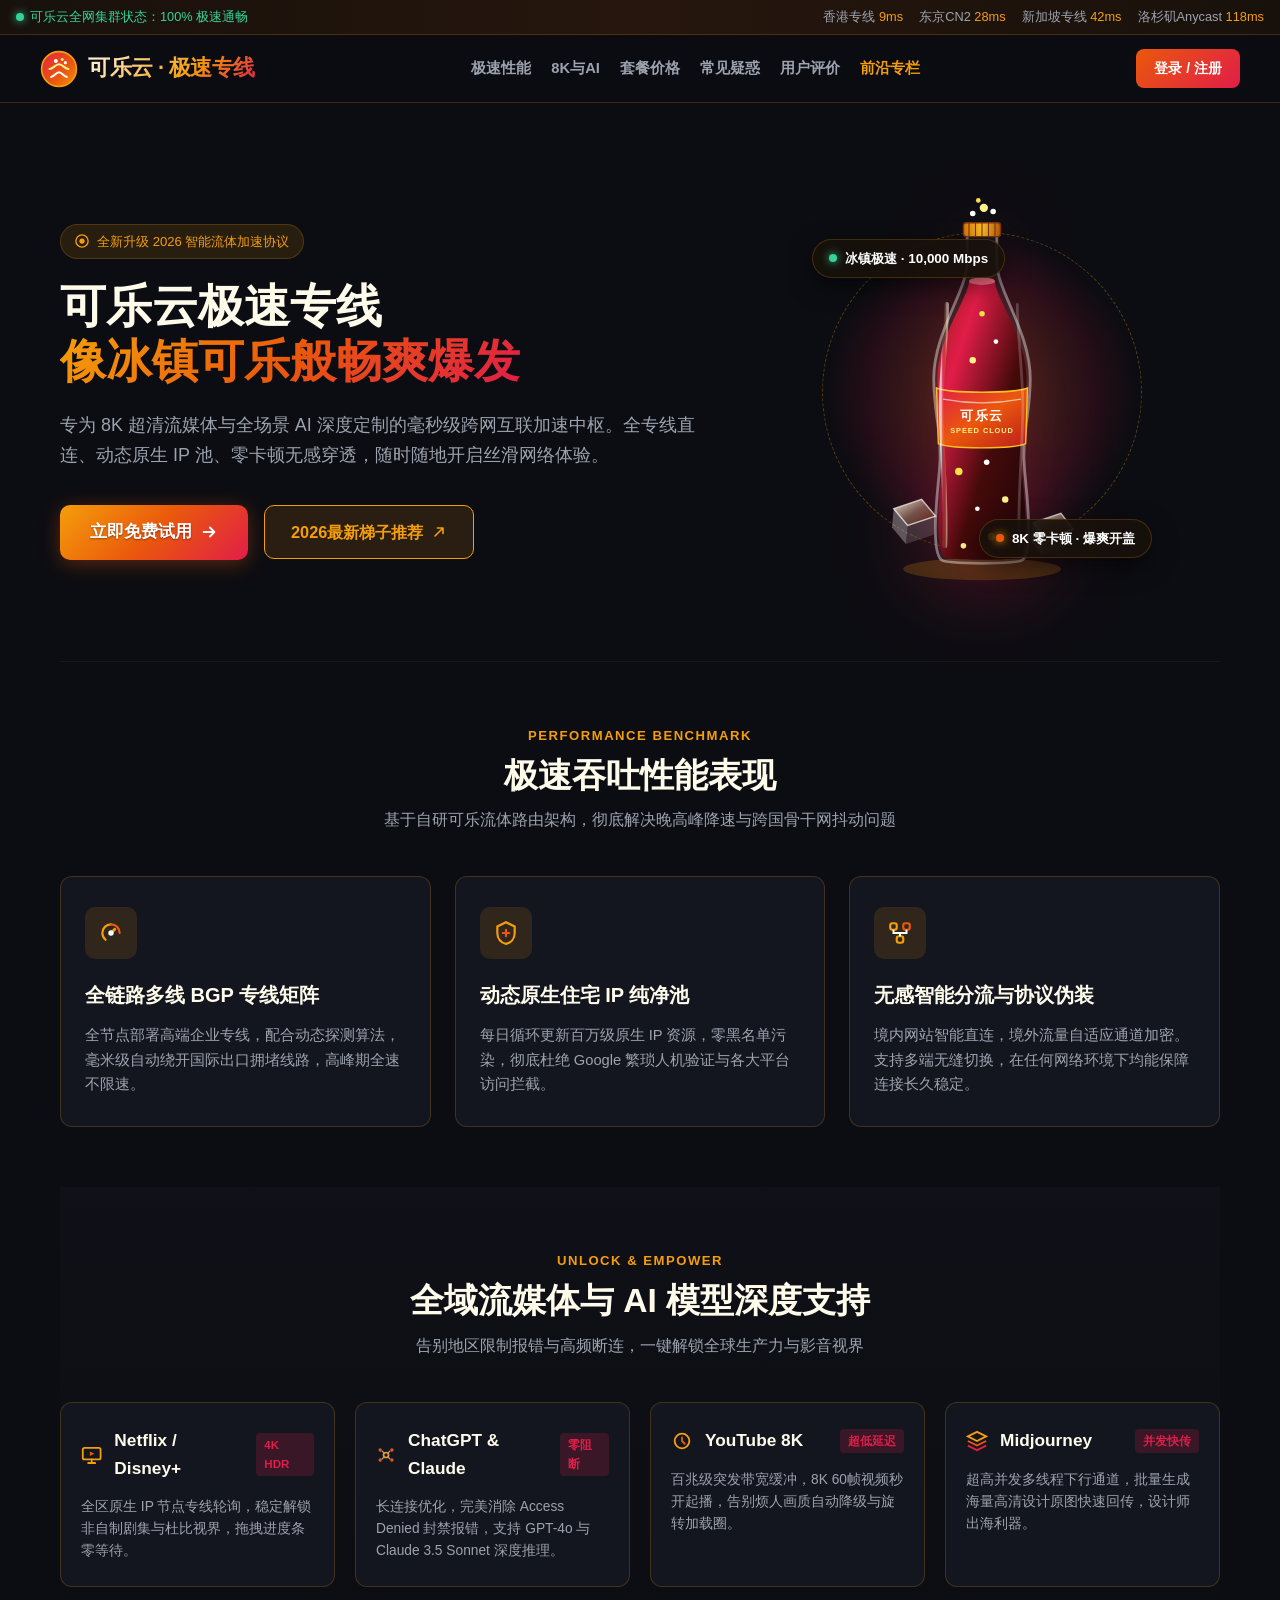
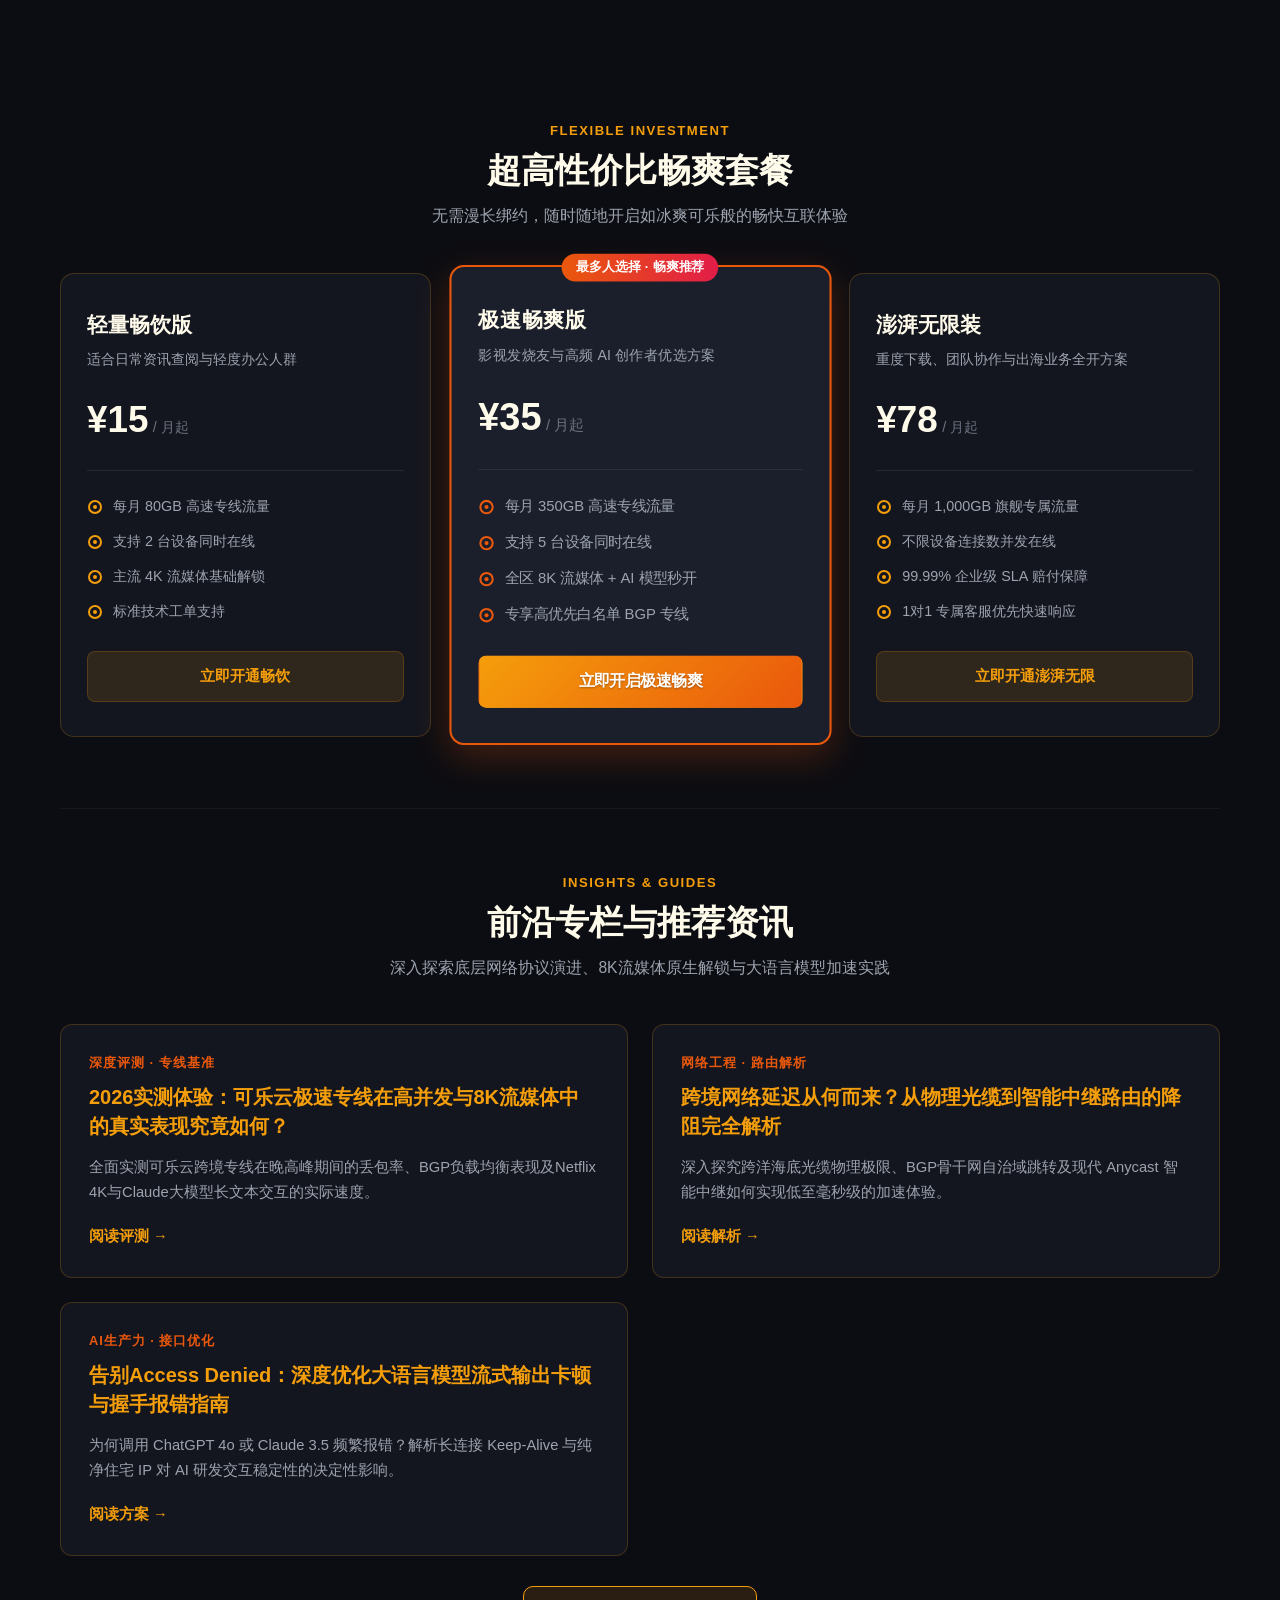
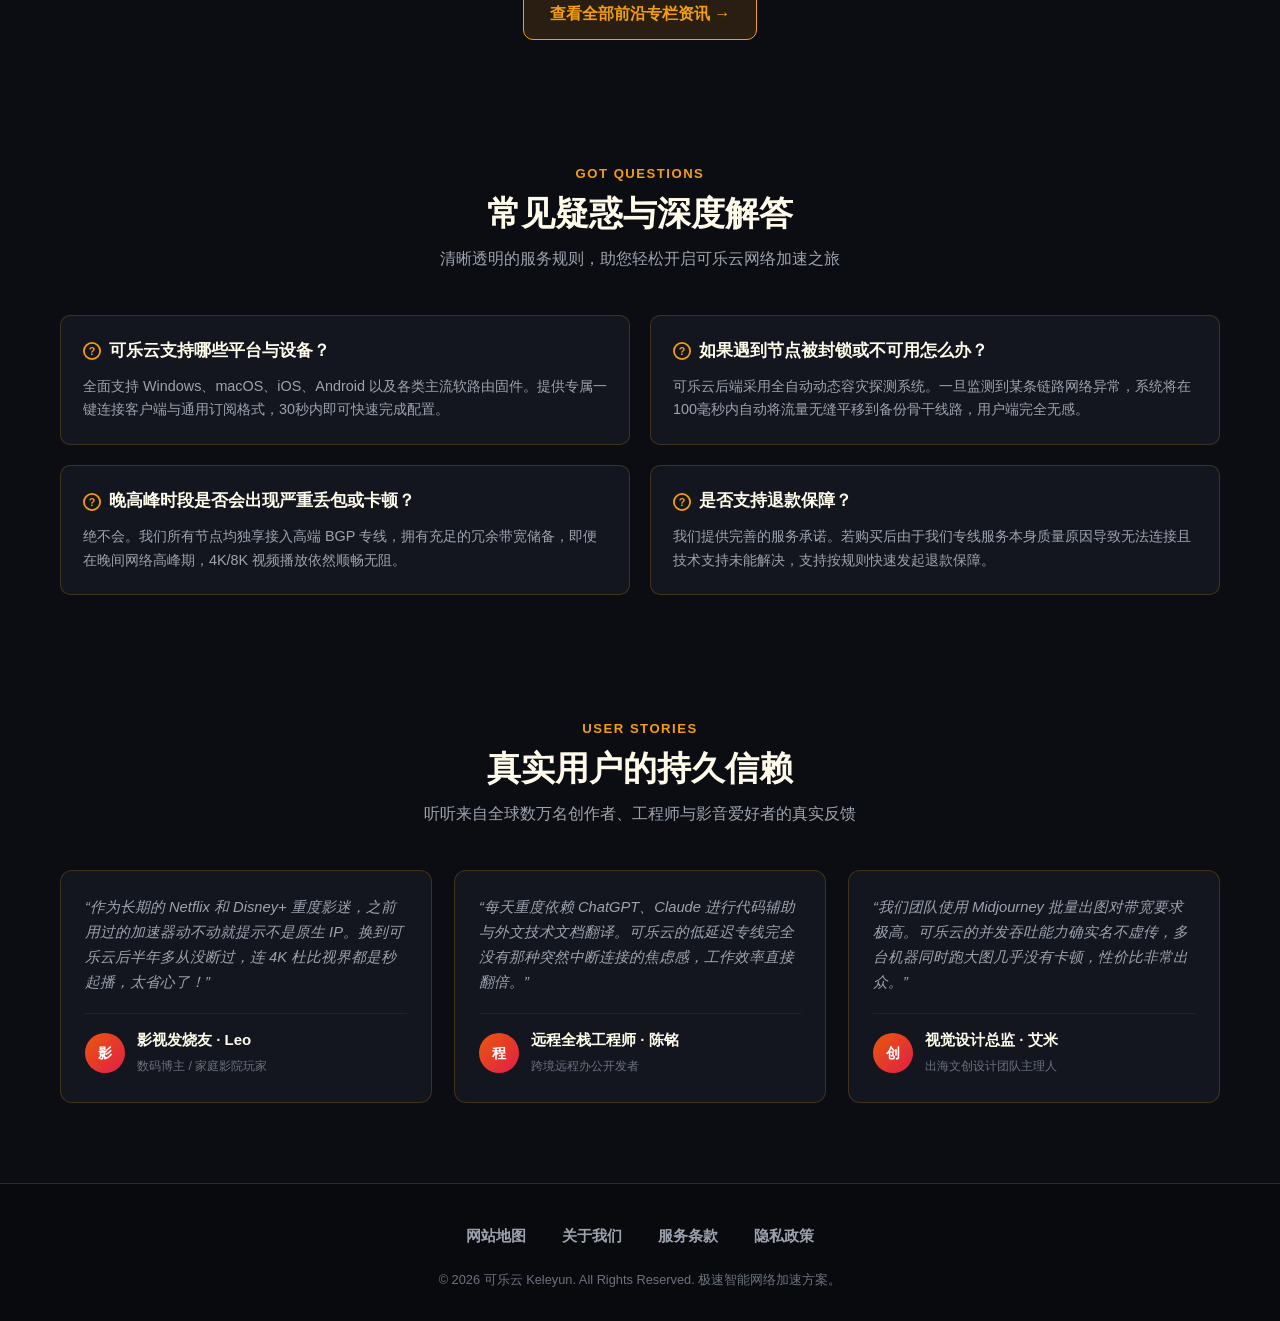
==== index.html @ 2b562ada "feat: initial commit for keleyun.click promotional landing page & SEO articles" ====
<!DOCTYPE html>
<html lang="zh-CN">
<head>
  <meta charset="UTF-8">
  <meta name="viewport" content="width=device-width, initial-scale=1.0">
  <title>可乐云官网 - 2026高速跨境网络加速器 | 8K极速秒开与AI大模型机场推荐</title>
  <meta name="description" content="可乐云专注为影视发烧友与AI开发者提供高品质网络加速服务。采用全BGP跨境物理专线与原生住宅IP，晚高峰百兆起播、8K极速秒开零缓冲。稳定解锁Netflix、ChatGPT及全场景大模型，是2026年备受好评的高性价比稳定机场推荐首选。">
  <meta name="keywords" content="可乐云, 可乐云官网, 网络加速, 机场推荐, 极速秒开, 4K流媒体解锁, ChatGPT加速, 跨国专线">
  <link rel="canonical" href="https://keleyun.click/">
  
  <!-- Open Graph 社交分享元数据 -->
  <meta property="og:type" content="website">
  <meta property="og:url" content="https://keleyun.click/">
  <meta property="og:site_name" content="可乐云">
  <meta property="og:title" content="可乐云官网 - 2026高速跨境网络加速器 | 8K极速秒开与AI大模型机场推荐">
  <meta property="og:description" content="全BGP跨境物理专线，8K极速秒开零缓冲，稳定解锁Netflix与ChatGPT。">
  <meta property="og:image" content="https://keleyun.click/og-cover.png">
  
  <!-- Twitter Card 元数据 -->
  <meta name="twitter:card" content="summary_large_image">
  <meta name="twitter:title" content="可乐云官网 - 2026高速跨境网络加速器">
  <meta name="twitter:description" content="采用全BGP物理专线与原生住宅IP，8K极速秒开零缓冲。">
  <meta name="twitter:image" content="https://keleyun.click/og-cover.png">

  <!-- JSON-LD 结构化数据 (Schema.org Product) -->
  <script type="application/ld+json">
  {
    "@context": "https://schema.org/",
    "@type": "Product",
    "name": "可乐云极速专线网络加速服务",
    "image": "https://keleyun.click/og-cover.png",
    "description": "专为8K超清流媒体与全场景大模型AI深度定制的跨网互联加速专线，提供超低时延与原生纯净IP支持。",
    "brand": {
      "@type": "Brand",
      "name": "可乐云"
    },
    "offers": {
      "@type": "AggregateOffer",
      "priceCurrency": "CNY",
      "lowPrice": "15",
      "highPrice": "78",
      "offerCount": "3"
    },
    "aggregateRating": {
      "@type": "AggregateRating",
      "ratingValue": "4.9",
      "reviewCount": "1280",
      "bestRating": "5",
      "worstRating": "1"
    }
  }
  </script>

  <link rel="stylesheet" href="style.css">
</head>
<body>

  <!-- 顶部状态遥测轴 -->
  <div class="telemetry-ticker">
    <div class="status-live">
      <span class="indicator-dot"></span>
      <span>可乐云全网集群状态：100% 极速通畅</span>
    </div>
    <div class="node-ping">
      <div>香港专线 <span>9ms</span></div>
      <div>东京CN2 <span>28ms</span></div>
      <div>新加坡专线 <span>42ms</span></div>
      <div>洛杉矶Anycast <span>118ms</span></div>
    </div>
  </div>

  <!-- 网站导航 -->
  <header class="site-header">
    <div class="nav-container">
      <a href="index.html" class="brand-logo" aria-label="可乐云首页">
        <!-- 可乐气泡烈焰熔铸矢量徽标 (非纯文本) -->
        <svg width="38" height="38" viewBox="0 0 48 48" fill="none" xmlns="http://www.w3.org/2000/svg">
          <circle cx="24" cy="24" r="22" fill="url(#cola-solar-grad)" stroke="#f59e0b" stroke-width="2"/>
          <!-- 气泡日冕烈焰流线 -->
          <path d="M14 34C18 34 20 28 24 28C28 28 30 34 34 34" stroke="#ffffff" stroke-width="2.5" stroke-linecap="round"/>
          <path d="M12 24C17 24 19 18 24 18C29 18 31 24 36 24" stroke="#fef08a" stroke-width="2.5" stroke-linecap="round"/>
          <circle cx="20" cy="14" r="2.5" fill="#ffffff"/>
          <circle cx="28" cy="12" r="1.8" fill="#fef08a"/>
          <circle cx="32" cy="16" r="2" fill="#ffffff"/>
          <defs>
            <linearGradient id="cola-solar-grad" x1="0" y1="0" x2="48" y2="48" gradientUnits="userSpaceOnUse">
              <stop stop-color="#e11d48"/>
              <stop offset="0.6" stop-color="#ea580c"/>
              <stop offset="1" stop-color="#f59e0b"/>
            </linearGradient>
          </defs>
        </svg>
        <span class="brand-text">可乐云 · 极速专线</span>
      </a>

      <nav class="nav-menu-group" aria-label="网站主要导航">
        <a href="#advantages" class="nav-item-link">极速性能</a>
        <a href="#streaming-ai" class="nav-item-link">8K与AI</a>
        <a href="#pricing" class="nav-item-link">套餐价格</a>
        <a href="#faq" class="nav-item-link">常见疑惑</a>
        <a href="#testimonials" class="nav-item-link">用户评价</a>
        <a href="insights.html" class="nav-item-link nav-highlight-link">前沿专栏</a>
      </nav>

      <div class="nav-actions">
        <a href="https://ww012.twilightaff.com/#/?code=A56DH1Af" target="_blank" rel="nofollow" class="btn-header-cta">登录 / 注册</a>
      </div>
    </div>
  </header>

  <main class="layout-wrapper">
    <!-- Hero 首屏：非对称动能分栏 -->
    <section class="hero-solar">
      <div class="hero-content">
        <div class="hero-badge">
          <!-- 信号脉冲图标 -->
          <svg width="14" height="14" viewBox="0 0 16 16" fill="none">
            <circle cx="8" cy="8" r="7" stroke="#f59e0b" stroke-width="1.5"/>
            <circle cx="8" cy="8" r="3" fill="#f59e0b"/>
          </svg>
          全新升级 2026 智能流体加速协议
        </div>
        <h1 class="hero-headline">
          可乐云极速专线<br>
          <span class="highlight-flare">像冰镇可乐般畅爽爆发</span>
        </h1>
        <p class="hero-subhead">
          专为 8K 超清流媒体与全场景 AI 深度定制的毫秒级跨网互联加速中枢。全专线直连、动态原生 IP 池、零卡顿无感穿透，随时随地开启丝滑网络体验。
        </p>

        <div class="hero-buttons">
          <!-- 官方注册试用按钮 (严格包含 rel="nofollow" 和 target="_blank") -->
          <a href="https://ww012.twilightaff.com/#/?code=A56DH1Af" target="_blank" rel="nofollow" class="btn-solar-cta">
            立即免费试用
            <svg width="18" height="18" viewBox="0 0 20 20" fill="none">
              <path d="M4 10H16M16 10L11 5M16 10L11 15" stroke="#ffffff" stroke-width="2" stroke-linecap="round" stroke-linejoin="round"/>
            </svg>
          </a>

          <!-- 2026最新梯子推荐 (严格为 dofollow，绝不添加 nofollow，且包含 target="_blank") -->
          <a href="https://tizilab.net/paihang/" target="_blank" class="btn-dofollow-recommend">
            2026最新梯子推荐
            <svg width="16" height="16" viewBox="0 0 20 20" fill="none">
              <path d="M5 15L15 5M15 5H8M15 5V12" stroke="#f59e0b" stroke-width="2" stroke-linecap="round" stroke-linejoin="round"/>
            </svg>
          </a>
        </div>
      </div>

      <!-- Hero 右侧：动能冰爽可乐瓶动态展台 (Dynamic Solar Cola Bottle Visual) -->
      <aside class="hero-cola-showcase">
        <div class="bottle-stage-wrapper">
          <!-- 动能光晕脉冲背环 -->
          <div class="solar-aura-ring"></div>
          
          <!-- 浮动特性芯片 1 -->
          <div class="kinetic-chip chip-top-left">
            <span class="chip-glow-dot"></span>
            <span>冰镇极速 · 10,000 Mbps</span>
          </div>

          <!-- 可乐瓶与汽水动图 SVG -->
          <div class="kinetic-bottle-container">
            <svg class="solar-bottle-svg" viewBox="0 0 280 420" width="260" height="390" fill="none" xmlns="http://www.w3.org/2000/svg">
              <defs>
                <!-- 瓶身可乐暗红焦糖渐变 -->
                <linearGradient id="solarCokeLiquid" x1="0" y1="0" x2="1" y2="1">
                  <stop offset="0%" stop-color="#991b1b"/>
                  <stop offset="25%" stop-color="#e11d48"/>
                  <stop offset="60%" stop-color="#450a0a"/>
                  <stop offset="100%" stop-color="#1c0508"/>
                </linearGradient>
                <!-- 瓶颈玻璃透光渐变 -->
                <linearGradient id="glassShineSolar" x1="0" y1="0" x2="1" y2="0">
                  <stop offset="0%" stop-color="rgba(255,255,255,0.7)"/>
                  <stop offset="30%" stop-color="rgba(255,255,255,0.1)"/>
                  <stop offset="70%" stop-color="rgba(245,158,11,0.2)"/>
                  <stop offset="100%" stop-color="rgba(255,255,255,0.5)"/>
                </linearGradient>
                <!-- 金色瓶盖渐变 -->
                <linearGradient id="goldCapGrad" x1="0" y1="0" x2="1" y2="0">
                  <stop offset="0%" stop-color="#d97706"/>
                  <stop offset="50%" stop-color="#fbbf24"/>
                  <stop offset="100%" stop-color="#b45309"/>
                </linearGradient>
                <!-- 标签红金色渐变 -->
                <linearGradient id="labelGradSolar" x1="0" y1="0" x2="1" y2="1">
                  <stop offset="0%" stop-color="#e11d48"/>
                  <stop offset="50%" stop-color="#ea580c"/>
                  <stop offset="100%" stop-color="#b91c1c"/>
                </linearGradient>
                <!-- 冰块折射渐变 -->
                <linearGradient id="solarIceGrad" x1="0" y1="0" x2="1" y2="1">
                  <stop offset="0%" stop-color="rgba(255,255,255,0.9)"/>
                  <stop offset="50%" stop-color="rgba(254,215,170,0.35)"/>
                  <stop offset="100%" stop-color="rgba(234,88,12,0.25)"/>
                </linearGradient>
              </defs>

              <!-- 底部投影光斑 -->
              <ellipse cx="140" cy="405" rx="85" ry="12" fill="rgba(245, 158, 11, 0.2)" class="bottle-ground-shadow"/>

              <!-- 伴随漂浮冰块 1 (左下) -->
              <g class="solar-ice-cube cube-left">
                <polygon points="45,340 75,330 90,348 60,358" fill="url(#solarIceGrad)" stroke="rgba(255,255,255,0.7)" stroke-width="1.5"/>
                <polygon points="45,340 60,358 58,378 43,360" fill="rgba(255,255,255,0.3)"/>
                <polygon points="60,358 90,348 88,368 58,378" fill="rgba(255,255,255,0.15)"/>
              </g>

              <!-- 伴随漂浮冰块 2 (右下) -->
              <g class="solar-ice-cube cube-right">
                <polygon points="195,355 225,345 238,362 208,372" fill="url(#solarIceGrad)" stroke="rgba(255,255,255,0.7)" stroke-width="1.5"/>
                <polygon points="195,355 208,372 205,390 192,374" fill="rgba(255,255,255,0.3)"/>
                <polygon points="208,372 238,362 235,380 205,390" fill="rgba(255,255,255,0.15)"/>
              </g>

              <!-- 经典曲线玻璃可乐瓶外轮廓 -->
              <path d="M124 45 L124 75 C124 105, 88 150, 88 200 C88 240, 98 260, 94 300 C90 340, 86 385, 96 395 C102 400, 178 400, 184 395 C194 385, 190 340, 186 300 C182 260, 192 240, 192 200 C192 150, 156 105, 156 75 L156 45 Z" 
                    fill="rgba(255, 255, 255, 0.05)" stroke="rgba(255, 255, 255, 0.4)" stroke-width="3"/>

              <!-- 瓶内可乐液体 -->
              <path d="M126 95 C126 112, 92 155, 92 200 C92 240, 101 260, 97 300 C93 338, 90 380, 99 392 C104 396, 176 396, 181 392 C190 380, 187 338, 183 300 C179 260, 188 240, 188 200 C188 155, 154 112, 154 95 Z" 
                    fill="url(#solarCokeLiquid)" class="coke-liquid-solar"/>

              <!-- 瓶内动态波浪液面 -->
              <ellipse cx="140" cy="95" rx="14" ry="4" fill="#fb7185" class="liquid-top-meniscus"/>

              <!-- 可乐腰带标签 -->
              <g class="bottle-label-band">
                <path d="M91 210 C105 216, 175 216, 189 210 L187 270 C175 276, 105 276, 93 270 Z" fill="url(#labelGradSolar)" stroke="#fbbf24" stroke-width="1.5"/>
                <!-- 标签文字 & 徽记 -->
                <text x="140" y="244" fill="#ffffff" font-size="14" font-weight="900" letter-spacing="2" text-anchor="middle">可乐云</text>
                <text x="140" y="258" fill="#fef08a" font-size="8" font-weight="700" letter-spacing="1" text-anchor="middle">SPEED CLOUD</text>
                <!-- 标签装饰波浪纹 -->
                <path d="M98 222 Q140 230 182 222" stroke="rgba(255,255,255,0.6)" stroke-width="1.5" fill="none"/>
              </g>

              <!-- 瓶身晶莹高光条 -->
              <path d="M102 120 C102 150, 96 195, 96 230 C96 270, 102 330, 100 380" stroke="url(#glassShineSolar)" stroke-width="5" stroke-linecap="round" fill="none"/>
              <path d="M178 120 C178 150, 184 195, 184 230 C184 270, 178 330, 180 380" stroke="rgba(255,255,255,0.2)" stroke-width="3" stroke-linecap="round" fill="none"/>

              <!-- 瓶内极速上升气泡群 -->
              <g class="solar-fizz-bubbles">
                <circle cx="120" cy="380" r="3" fill="#fef08a" class="sfb sfb-1"/>
                <circle cx="150" cy="370" r="4" fill="#fde047" class="sfb sfb-2"/>
                <circle cx="135" cy="340" r="2.5" fill="#fff" class="sfb sfb-3"/>
                <circle cx="165" cy="330" r="3.5" fill="#fef08a" class="sfb sfb-4"/>
                <circle cx="115" cy="300" r="4" fill="#fde047" class="sfb sfb-5"/>
                <circle cx="145" cy="290" r="3" fill="#fff" class="sfb sfb-6"/>
                <circle cx="130" cy="180" r="3.5" fill="#fef08a" class="sfb sfb-7"/>
                <circle cx="155" cy="160" r="2.5" fill="#fff" class="sfb sfb-8"/>
                <circle cx="140" cy="130" r="3" fill="#fde047" class="sfb sfb-9"/>
              </g>

              <!-- 金属皇冠瓶盖 -->
              <g class="bottle-crown-cap">
                <rect x="120" y="32" width="40" height="15" rx="3" fill="url(#goldCapGrad)" stroke="#78350f" stroke-width="1.5"/>
                <!-- 瓶盖齿轮褶皱纹 -->
                <line x1="126" y1="32" x2="126" y2="47" stroke="#78350f" stroke-width="1.2"/>
                <line x1="133" y1="32" x2="133" y2="47" stroke="#78350f" stroke-width="1.2"/>
                <line x1="140" y1="32" x2="140" y2="47" stroke="#78350f" stroke-width="1.2"/>
                <line x1="147" y1="32" x2="147" y2="47" stroke="#78350f" stroke-width="1.2"/>
                <line x1="154" y1="32" x2="154" y2="47" stroke="#78350f" stroke-width="1.2"/>
              </g>

              <!-- 开盖激爽汽水喷薄微粒/白汽 (Effervescent Vapor Spray) -->
              <g class="cap-mist-group">
                <circle cx="130" cy="22" r="3" fill="#fff" class="mist m1"/>
                <circle cx="142" cy="16" r="4.5" fill="#fef08a" class="mist m2"/>
                <circle cx="152" cy="20" r="3" fill="#fff" class="mist m3"/>
                <circle cx="136" cy="8" r="2.5" fill="#fde047" class="mist m4"/>
              </g>
            </svg>
          </div>

          <!-- 浮动特性芯片 2 -->
          <div class="kinetic-chip chip-bottom-right">
            <span class="chip-glow-dot flame"></span>
            <span>8K 零卡顿 · 爆爽开盖</span>
          </div>
        </div>
      </aside>
    </section>

    <!-- 核心优势：极速吞吐性能表现 (3项) -->
    <section class="section-advantages" id="advantages">
      <div class="section-masthead">
        <span class="section-tag">Performance Benchmark</span>
        <h2 class="section-title">极速吞吐性能表现</h2>
        <p class="section-subtitle">基于自研可乐流体路由架构，彻底解决晚高峰降速与跨国骨干网抖动问题</p>
      </div>

      <div class="advantages-grid">
        <!-- 优势 1 -->
        <div class="advantage-card">
          <div class="card-icon-wrapper">
            <!-- 仪表盘/流速表矢量图标 (非禁止图标) -->
            <svg width="26" height="26" viewBox="0 0 24 24" fill="none">
              <path d="M12 4C7.58 4 4 7.58 4 12C4 14.5 5.15 16.73 7 18.25" stroke="#f59e0b" stroke-width="2" stroke-linecap="round"/>
              <path d="M20 12C20 7.58 16.42 4 12 4" stroke="#ea580c" stroke-width="2" stroke-linecap="round"/>
              <path d="M12 12L15.5 8.5" stroke="#f59e0b" stroke-width="2.5" stroke-linecap="round"/>
              <circle cx="12" cy="12" r="2.5" fill="#fff"/>
            </svg>
          </div>
          <h3 class="card-title">全链路多线 BGP 专线矩阵</h3>
          <p class="card-desc">全节点部署高端企业专线，配合动态探测算法，毫米级自动绕开国际出口拥堵线路，高峰期全速不限速。</p>
        </div>

        <!-- 优势 2 -->
        <div class="advantage-card">
          <div class="card-icon-wrapper">
            <!-- 盾形防御环矢量图标 (非禁止图标) -->
            <svg width="26" height="26" viewBox="0 0 24 24" fill="none">
              <path d="M12 2L4 6V12C4 17.5 7.5 21 12 22C16.5 21 20 17.5 20 12V6L12 2Z" stroke="#f59e0b" stroke-width="2"/>
              <path d="M9 12H15M12 9V15" stroke="#ea580c" stroke-width="2" stroke-linecap="round"/>
            </svg>
          </div>
          <h3 class="card-title">动态原生住宅 IP 纯净池</h3>
          <p class="card-desc">每日循环更新百万级原生 IP 资源，零黑名单污染，彻底杜绝 Google 繁琐人机验证与各大平台访问拦截。</p>
        </div>

        <!-- 优势 3 -->
        <div class="advantage-card">
          <div class="card-icon-wrapper">
            <!-- 节点拓扑网格图标 (非禁止图标) -->
            <svg width="26" height="26" viewBox="0 0 24 24" fill="none">
              <rect x="3" y="3" width="6" height="6" rx="2" stroke="#f59e0b" stroke-width="2"/>
              <rect x="15" y="3" width="6" height="6" rx="2" stroke="#ea580c" stroke-width="2"/>
              <rect x="9" y="15" width="6" height="6" rx="2" stroke="#f59e0b" stroke-width="2"/>
              <path d="M6 9V12H18V9M12 12V15" stroke="#fff" stroke-width="1.8"/>
            </svg>
          </div>
          <h3 class="card-title">无感智能分流与协议伪装</h3>
          <p class="card-desc">境内网站智能直连，境外流量自适应通道加密。支持多端无缝切换，在任何网络环境下均能保障连接长久稳定。</p>
        </div>
      </div>
    </section>

    <!-- 流媒体与 AI 支持卡片 (4项) -->
    <section class="section-streaming-ai" id="streaming-ai">
      <div class="section-masthead">
        <span class="section-tag">Unlock & Empower</span>
        <h2 class="section-title">全域流媒体与 AI 模型深度支持</h2>
        <p class="section-subtitle">告别地区限制报错与高频断连，一键解锁全球生产力与影音视界</p>
      </div>

      <div class="streaming-grid">
        <div class="stream-card">
          <div class="stream-header">
            <!-- 播放显示器图标 (非禁止图标) -->
            <svg width="22" height="22" viewBox="0 0 24 24" fill="none">
              <rect x="2" y="4" width="20" height="13" rx="2" stroke="#f59e0b" stroke-width="2"/>
              <path d="M8 21H16M12 17V21" stroke="#f59e0b" stroke-width="2" stroke-linecap="round"/>
              <polygon points="10,8 15,10.5 10,13" fill="#ea580c"/>
            </svg>
            <h3 class="stream-title">Netflix / Disney+</h3>
            <span class="stream-badge">4K HDR</span>
          </div>
          <p class="stream-desc">全区原生 IP 节点专线轮询，稳定解锁非自制剧集与杜比视界，拖拽进度条零等待。</p>
        </div>

        <div class="stream-card">
          <div class="stream-header">
            <!-- 神经网络晶体图标 (非禁止图标) -->
            <svg width="22" height="22" viewBox="0 0 24 24" fill="none">
              <circle cx="12" cy="12" r="3" stroke="#f59e0b" stroke-width="2"/>
              <circle cx="5" cy="6" r="2" fill="#ea580c"/>
              <circle cx="19" cy="6" r="2" fill="#ea580c"/>
              <circle cx="5" cy="18" r="2" fill="#ea580c"/>
              <circle cx="19" cy="18" r="2" fill="#ea580c"/>
              <path d="M7 7L10 10M17 7L14 10M7 17L10 14M17 17L14 14" stroke="#9ca3af" stroke-width="1.5"/>
            </svg>
            <h3 class="stream-title">ChatGPT & Claude</h3>
            <span class="stream-badge">零阻断</span>
          </div>
          <p class="stream-desc">长连接优化，完美消除 Access Denied 封禁报错，支持 GPT-4o 与 Claude 3.5 Sonnet 深度推理。</p>
        </div>

        <div class="stream-card">
          <div class="stream-header">
            <!-- 高画质音画天线图标 (非禁止图标) -->
            <svg width="22" height="22" viewBox="0 0 24 24" fill="none">
              <circle cx="12" cy="12" r="8" stroke="#f59e0b" stroke-width="2"/>
              <path d="M12 8V12L15 15" stroke="#ea580c" stroke-width="2" stroke-linecap="round"/>
            </svg>
            <h3 class="stream-title">YouTube 8K</h3>
            <span class="stream-badge">超低延迟</span>
          </div>
          <p class="stream-desc">百兆级突发带宽缓冲，8K 60帧视频秒开起播，告别烦人画质自动降级与旋转加载圈。</p>
        </div>

        <div class="stream-card">
          <div class="stream-header">
            <!-- 画板图层图标 (非禁止图标) -->
            <svg width="22" height="22" viewBox="0 0 24 24" fill="none">
              <polygon points="12,2 2,7 12,12 22,7" stroke="#f59e0b" stroke-width="2"/>
              <polyline points="2,12 12,17 22,12" stroke="#ea580c" stroke-width="2"/>
              <polyline points="2,17 12,22 22,17" stroke="#e11d48" stroke-width="2"/>
            </svg>
            <h3 class="stream-title">Midjourney</h3>
            <span class="stream-badge">并发快传</span>
          </div>
          <p class="stream-desc">超高并发多线程下行通道，批量生成海量高清设计原图快速回传，设计师出海利器。</p>
        </div>
      </div>
    </section>

    <!-- 价格对比表 (3个档位) -->
    <section class="section-pricing" id="pricing">
      <div class="section-masthead">
        <span class="section-tag">Flexible Investment</span>
        <h2 class="section-title">超高性价比畅爽套餐</h2>
        <p class="section-subtitle">无需漫长绑约，随时随地开启如冰爽可乐般的畅快互联体验</p>
      </div>

      <div class="pricing-grid">
        <!-- 档位 1: 基础畅饮版 -->
        <div class="pricing-card">
          <h3 class="plan-name">轻量畅饮版</h3>
          <p class="plan-desc">适合日常资讯查阅与轻度办公人群</p>
          <div class="plan-price-box">
            <span class="plan-price">¥15</span>
            <span class="plan-unit"> / 月起</span>
          </div>
          <ul class="plan-features">
            <li>
              <!-- 点状圆环图标 (非禁止图标) -->
              <svg width="16" height="16" viewBox="0 0 16 16" fill="none"><circle cx="8" cy="8" r="6" stroke="#f59e0b" stroke-width="2"/><circle cx="8" cy="8" r="2" fill="#f59e0b"/></svg>
              每月 80GB 高速专线流量
            </li>
            <li>
              <svg width="16" height="16" viewBox="0 0 16 16" fill="none"><circle cx="8" cy="8" r="6" stroke="#f59e0b" stroke-width="2"/><circle cx="8" cy="8" r="2" fill="#f59e0b"/></svg>
              支持 2 台设备同时在线
            </li>
            <li>
              <svg width="16" height="16" viewBox="0 0 16 16" fill="none"><circle cx="8" cy="8" r="6" stroke="#f59e0b" stroke-width="2"/><circle cx="8" cy="8" r="2" fill="#f59e0b"/></svg>
              主流 4K 流媒体基础解锁
            </li>
            <li>
              <svg width="16" height="16" viewBox="0 0 16 16" fill="none"><circle cx="8" cy="8" r="6" stroke="#f59e0b" stroke-width="2"/><circle cx="8" cy="8" r="2" fill="#f59e0b"/></svg>
              标准技术工单支持
            </li>
          </ul>
          <a href="https://ww012.twilightaff.com/#/?code=A56DH1Af" target="_blank" rel="nofollow" class="btn-pricing-cta">立即开通畅饮</a>
        </div>

        <!-- 档位 2: 极速畅爽版 (热门推荐) -->
        <div class="pricing-card popular">
          <div class="badge-popular">最多人选择 · 畅爽推荐</div>
          <h3 class="plan-name">极速畅爽版</h3>
          <p class="plan-desc">影视发烧友与高频 AI 创作者优选方案</p>
          <div class="plan-price-box">
            <span class="plan-price">¥35</span>
            <span class="plan-unit"> / 月起</span>
          </div>
          <ul class="plan-features">
            <li>
              <svg width="16" height="16" viewBox="0 0 16 16" fill="none"><circle cx="8" cy="8" r="6" stroke="#ea580c" stroke-width="2"/><circle cx="8" cy="8" r="2" fill="#ea580c"/></svg>
              每月 350GB 高速专线流量
            </li>
            <li>
              <svg width="16" height="16" viewBox="0 0 16 16" fill="none"><circle cx="8" cy="8" r="6" stroke="#ea580c" stroke-width="2"/><circle cx="8" cy="8" r="2" fill="#ea580c"/></svg>
              支持 5 台设备同时在线
            </li>
            <li>
              <svg width="16" height="16" viewBox="0 0 16 16" fill="none"><circle cx="8" cy="8" r="6" stroke="#ea580c" stroke-width="2"/><circle cx="8" cy="8" r="2" fill="#ea580c"/></svg>
              全区 8K 流媒体 + AI 模型秒开
            </li>
            <li>
              <svg width="16" height="16" viewBox="0 0 16 16" fill="none"><circle cx="8" cy="8" r="6" stroke="#ea580c" stroke-width="2"/><circle cx="8" cy="8" r="2" fill="#ea580c"/></svg>
              专享高优先白名单 BGP 专线
            </li>
          </ul>
          <a href="https://ww012.twilightaff.com/#/?code=A56DH1Af" target="_blank" rel="nofollow" class="btn-pricing-cta">立即开启极速畅爽</a>
        </div>

        <!-- 档位 3: 澎湃无限装 -->
        <div class="pricing-card">
          <h3 class="plan-name">澎湃无限装</h3>
          <p class="plan-desc">重度下载、团队协作与出海业务全开方案</p>
          <div class="plan-price-box">
            <span class="plan-price">¥78</span>
            <span class="plan-unit"> / 月起</span>
          </div>
          <ul class="plan-features">
            <li>
              <svg width="16" height="16" viewBox="0 0 16 16" fill="none"><circle cx="8" cy="8" r="6" stroke="#f59e0b" stroke-width="2"/><circle cx="8" cy="8" r="2" fill="#f59e0b"/></svg>
              每月 1,000GB 旗舰专属流量
            </li>
            <li>
              <svg width="16" height="16" viewBox="0 0 16 16" fill="none"><circle cx="8" cy="8" r="6" stroke="#f59e0b" stroke-width="2"/><circle cx="8" cy="8" r="2" fill="#f59e0b"/></svg>
              不限设备连接数并发在线
            </li>
            <li>
              <svg width="16" height="16" viewBox="0 0 16 16" fill="none"><circle cx="8" cy="8" r="6" stroke="#f59e0b" stroke-width="2"/><circle cx="8" cy="8" r="2" fill="#f59e0b"/></svg>
              99.99% 企业级 SLA 赔付保障
            </li>
            <li>
              <svg width="16" height="16" viewBox="0 0 16 16" fill="none"><circle cx="8" cy="8" r="6" stroke="#f59e0b" stroke-width="2"/><circle cx="8" cy="8" r="2" fill="#f59e0b"/></svg>
              1对1 专属客服优先快速响应
            </li>
          </ul>
          <a href="https://ww012.twilightaff.com/#/?code=A56DH1Af" target="_blank" rel="nofollow" class="btn-pricing-cta">立即开通澎湃无限</a>
        </div>
      </div>
    </section>

    <!-- 前沿专栏与推荐资讯精选 (3篇精选预览) -->
    <section class="section-featured-articles" id="insights-preview" style="padding: 60px 0; border-top: 1px solid rgba(255, 255, 255, 0.05);">
      <div class="section-masthead">
        <span class="section-tag">Insights &amp; Guides</span>
        <h2 class="section-title">前沿专栏与推荐资讯</h2>
        <p class="section-subtitle">深入探索底层网络协议演进、8K流媒体原生解锁与大语言模型加速实践</p>
      </div>

      <div class="hub-articles-grid" style="margin-bottom: 30px;">
        <article class="hub-article-card">
          <div>
            <div class="hub-card-meta">深度评测 · 专线基准</div>
            <h3 class="hub-card-title">
              <a href="burst-network-review.html">2026实测体验：可乐云极速专线在高并发与8K流媒体中的真实表现究竟如何？</a>
            </h3>
            <p class="hub-card-excerpt">
              全面实测可乐云跨境专线在晚高峰期间的丢包率、BGP负载均衡表现及Netflix 4K与Claude大模型长文本交互的实际速度。
            </p>
          </div>
          <a href="burst-network-review.html" class="hub-card-link">阅读评测 &rarr;</a>
        </article>

        <article class="hub-article-card">
          <div>
            <div class="hub-card-meta">网络工程 · 路由解析</div>
            <h3 class="hub-card-title">
              <a href="cross-border-latency-guide.html">跨境网络延迟从何而来？从物理光缆到智能中继路由的降阻完全解析</a>
            </h3>
            <p class="hub-card-excerpt">
              深入探究跨洋海底光缆物理极限、BGP骨干网自治域跳转及现代 Anycast 智能中继如何实现低至毫秒级的加速体验。
            </p>
          </div>
          <a href="cross-border-latency-guide.html" class="hub-card-link">阅读解析 &rarr;</a>
        </article>

        <article class="hub-article-card">
          <div>
            <div class="hub-card-meta">AI生产力 · 接口优化</div>
            <h3 class="hub-card-title">
              <a href="ai-prompt-streaming-speed.html">告别Access Denied：深度优化大语言模型流式输出卡顿与握手报错指南</a>
            </h3>
            <p class="hub-card-excerpt">
              为何调用 ChatGPT 4o 或 Claude 3.5 频繁报错？解析长连接 Keep-Alive 与纯净住宅 IP 对 AI 研发交互稳定性的决定性影响。
            </p>
          </div>
          <a href="ai-prompt-streaming-speed.html" class="hub-card-link">阅读方案 &rarr;</a>
        </article>
      </div>

      <div style="text-align: center;">
        <a href="insights.html" class="btn-dofollow-recommend">查看全部前沿专栏资讯 &rarr;</a>
      </div>
    </section>

    <!-- FAQ 问答模块 (4项) -->
    <section class="section-faq" id="faq">
      <div class="section-masthead">
        <span class="section-tag">Got Questions</span>
        <h2 class="section-title">常见疑惑与深度解答</h2>
        <p class="section-subtitle">清晰透明的服务规则，助您轻松开启可乐云网络加速之旅</p>
      </div>

      <div class="faq-grid">
        <div class="faq-item">
          <h3 class="faq-question">
            <!-- 问答标记图标 (非禁止图标) -->
            <svg width="18" height="18" viewBox="0 0 20 20" fill="none"><circle cx="10" cy="10" r="9" stroke="#f59e0b" stroke-width="2"/><text x="10" y="14" fill="#f59e0b" font-size="12" font-weight="bold" text-anchor="middle">?</text></svg>
            可乐云支持哪些平台与设备？
          </h3>
          <p class="faq-answer">全面支持 Windows、macOS、iOS、Android 以及各类主流软路由固件。提供专属一键连接客户端与通用订阅格式，30秒内即可快速完成配置。</p>
        </div>

        <div class="faq-item">
          <h3 class="faq-question">
            <svg width="18" height="18" viewBox="0 0 20 20" fill="none"><circle cx="10" cy="10" r="9" stroke="#f59e0b" stroke-width="2"/><text x="10" y="14" fill="#f59e0b" font-size="12" font-weight="bold" text-anchor="middle">?</text></svg>
            如果遇到节点被封锁或不可用怎么办？
          </h3>
          <p class="faq-answer">可乐云后端采用全自动动态容灾探测系统。一旦监测到某条链路网络异常，系统将在100毫秒内自动将流量无缝平移到备份骨干线路，用户端完全无感。</p>
        </div>

        <div class="faq-item">
          <h3 class="faq-question">
            <svg width="18" height="18" viewBox="0 0 20 20" fill="none"><circle cx="10" cy="10" r="9" stroke="#f59e0b" stroke-width="2"/><text x="10" y="14" fill="#f59e0b" font-size="12" font-weight="bold" text-anchor="middle">?</text></svg>
            晚高峰时段是否会出现严重丢包或卡顿？
          </h3>
          <p class="faq-answer">绝不会。我们所有节点均独享接入高端 BGP 专线，拥有充足的冗余带宽储备，即便在晚间网络高峰期，4K/8K 视频播放依然顺畅无阻。</p>
        </div>

        <div class="faq-item">
          <h3 class="faq-question">
            <svg width="18" height="18" viewBox="0 0 20 20" fill="none"><circle cx="10" cy="10" r="9" stroke="#f59e0b" stroke-width="2"/><text x="10" y="14" fill="#f59e0b" font-size="12" font-weight="bold" text-anchor="middle">?</text></svg>
            是否支持退款保障？
          </h3>
          <p class="faq-answer">我们提供完善的服务承诺。若购买后由于我们专线服务本身质量原因导致无法连接且技术支持未能解决，支持按规则快速发起退款保障。</p>
        </div>
      </div>
    </section>

    <!-- 用户口碑证言 (3项) -->
    <section class="section-testimonials" id="testimonials">
      <div class="section-masthead">
        <span class="section-tag">User Stories</span>
        <h2 class="section-title">真实用户的持久信赖</h2>
        <p class="section-subtitle">听听来自全球数万名创作者、工程师与影音爱好者的真实反馈</p>
      </div>

      <div class="testimonials-grid">
        <div class="testimonial-card">
          <p class="testimonial-body">“作为长期的 Netflix 和 Disney+ 重度影迷，之前用过的加速器动不动就提示不是原生 IP。换到可乐云后半年多从没断过，连 4K 杜比视界都是秒起播，太省心了！”</p>
          <div class="testimonial-user">
            <div class="avatar-badge">影</div>
            <div class="user-meta">
              <h4>影视发烧友 · Leo</h4>
              <span>数码博主 / 家庭影院玩家</span>
            </div>
          </div>
        </div>

        <div class="testimonial-card">
          <p class="testimonial-body">“每天重度依赖 ChatGPT、Claude 进行代码辅助与外文技术文档翻译。可乐云的低延迟专线完全没有那种突然中断连接的焦虑感，工作效率直接翻倍。”</p>
          <div class="testimonial-user">
            <div class="avatar-badge">程</div>
            <div class="user-meta">
              <h4>远程全栈工程师 · 陈铭</h4>
              <span>跨境远程办公开发者</span>
            </div>
          </div>
        </div>

        <div class="testimonial-card">
          <p class="testimonial-body">“我们团队使用 Midjourney 批量出图对带宽要求极高。可乐云的并发吞吐能力确实名不虚传，多台机器同时跑大图几乎没有卡顿，性价比非常出众。”</p>
          <div class="testimonial-user">
            <div class="avatar-badge">创</div>
            <div class="user-meta">
              <h4>视觉设计总监 · 艾米</h4>
              <span>出海文创设计团队主理人</span>
            </div>
          </div>
        </div>
      </div>
    </section>
  </main>

  <!-- 网站页脚：严格仅展示4个标题，且每个标题链接到独立页面 -->
  <footer class="site-footer">
    <div class="footer-nav">
      <a href="sitemap.html">网站地图</a>
      <a href="about.html">关于我们</a>
      <a href="terms.html">服务条款</a>
      <a href="privacy.html">隐私政策</a>
    </div>
    <div class="footer-copyright">
      &copy; 2026 可乐云 Keleyun. All Rights Reserved. 极速智能网络加速方案。
    </div>
  </footer>

</body>
</html>
---- style.css ----
/* keleyun.click - 日冕光芒 & 动能光焰风 (Solar Flare & Kinetic Energy) + 可乐气泡能量爆发 */
:root {
  --bg-base: #0c0d12;
  --bg-surface: #14161f;
  --bg-card: #1b1e2b;
  --bg-card-hover: #222636;
  --accent-amber: #f59e0b;
  --accent-orange: #ea580c;
  --accent-cola: #e11d48;
  --text-main: #fffbeb;
  --text-muted: #9ca3af;
  --text-dim: #6b7280;
  --border-line: rgba(245, 158, 11, 0.2);
  --border-glow: rgba(234, 88, 12, 0.4);
  --font-stack: -apple-system, BlinkMacSystemFont, "Segoe UI", "PingFang SC", "Hiragino Sans GB", "Microsoft YaHei", sans-serif;
}

*, *::before, *::after {
  box-sizing: border-box;
  margin: 0;
  padding: 0;
}

body {
  font-family: var(--font-stack);
  background-color: var(--bg-base);
  color: var(--text-main);
  line-height: 1.6;
  overflow-x: hidden;
  -webkit-font-smoothing: antialiased;
}

/* 链接全局规范：杜绝浏览器默认蓝/紫色，常态与访问后统一采用主题主强调色 */
a, a:visited {
  color: var(--accent-amber);
  text-decoration: none;
  transition: color 0.2s ease;
}
a:hover {
  color: #fbbf24;
}

/* 顶部流体能量跑马带 */
.telemetry-ticker {
  background: linear-gradient(90deg, #18110b 0%, #26160d 50%, #18110b 100%);
  border-bottom: 1px solid var(--border-line);
  font-size: 0.8rem;
  padding: 7px 16px;
  color: var(--text-muted);
  display: flex;
  justify-content: space-between;
  align-items: center;
}
.telemetry-ticker .status-live {
  display: inline-flex;
  align-items: center;
  gap: 6px;
  color: #34d399;
}
.status-live .indicator-dot {
  width: 8px;
  height: 8px;
  background-color: #34d399;
  border-radius: 50%;
  box-shadow: 0 0 8px #34d399;
}
.telemetry-ticker .node-ping {
  display: flex;
  gap: 16px;
}
.node-ping span {
  color: var(--accent-amber);
}

/* 导航栏 */
.site-header {
  position: sticky;
  top: 0;
  z-index: 100;
  background: rgba(12, 13, 18, 0.92);
  backdrop-filter: blur(8px);
  border-bottom: 1px solid var(--border-line);
  padding: 14px 24px;
}
.nav-container {
  max-width: 1200px;
  margin: 0 auto;
  display: flex;
  justify-content: space-between;
  align-items: center;
}
.brand-logo {
  display: inline-flex;
  align-items: center;
  gap: 10px;
  text-decoration: none;
}
.brand-logo svg {
  flex-shrink: 0;
}
.brand-text {
  font-size: 1.35rem;
  font-weight: 800;
  letter-spacing: -0.5px;
  background: linear-gradient(135deg, #fffbeb 0%, #f59e0b 60%, #e11d48 100%);
  -webkit-background-clip: text;
  -webkit-text-fill-color: transparent;
}
html {
  scroll-behavior: smooth;
}
section {
  scroll-margin-top: 80px;
}
.nav-menu-group {
  display: flex;
  align-items: center;
  gap: 20px;
}
.nav-actions {
  display: flex;
  align-items: center;
  gap: 18px;
}
.nav-item-link {
  color: var(--text-muted);
  font-size: 0.92rem;
  font-weight: 600;
  text-decoration: none;
  transition: color 0.2s ease;
  white-space: nowrap;
}
.nav-item-link:hover {
  color: #fbbf24;
}
.nav-item-link:visited {
  color: var(--text-muted);
}
.nav-item-link:hover:visited {
  color: #fbbf24;
}
.nav-item-link.nav-highlight-link {
  color: var(--accent-amber);
  font-weight: 700;
}
.nav-item-link.nav-highlight-link:visited {
  color: var(--accent-amber);
}
.btn-header-cta,
.btn-header-cta:visited {
  background: linear-gradient(135deg, var(--accent-orange), var(--accent-cola));
  color: #ffffff !important;
  padding: 8px 18px;
  border-radius: 8px;
  text-decoration: none;
  font-size: 0.88rem;
  font-weight: 700;
  transition: transform 0.2s, box-shadow 0.2s;
  display: inline-flex;
  align-items: center;
}
.btn-header-cta:hover {
  transform: translateY(-1px);
  color: #ffffff !important;
  box-shadow: 0 4px 16px rgba(225, 29, 72, 0.35);
}

/* 主内容容器 */
.layout-wrapper {
  max-width: 1200px;
  margin: 0 auto;
  padding: 0 20px;
}

/* Hero 区域：非对称动能分栏 */
.hero-solar {
  padding: 70px 0 50px;
  display: grid;
  grid-template-columns: 1.15fr 0.85fr;
  gap: 40px;
  align-items: center;
}
.hero-badge {
  display: inline-flex;
  align-items: center;
  gap: 8px;
  background: rgba(245, 158, 11, 0.12);
  border: 1px solid var(--border-line);
  padding: 6px 14px;
  border-radius: 20px;
  font-size: 0.82rem;
  color: var(--accent-amber);
  margin-bottom: 20px;
}
.hero-headline {
  font-size: 2.85rem;
  font-weight: 900;
  line-height: 1.22;
  margin-bottom: 20px;
  color: var(--text-main);
}
.hero-headline .highlight-flare {
  background: linear-gradient(135deg, #f59e0b 0%, #ea580c 50%, #e11d48 100%);
  -webkit-background-clip: text;
  -webkit-text-fill-color: transparent;
}
.hero-subhead {
  font-size: 1.12rem;
  color: var(--text-muted);
  line-height: 1.7;
  margin-bottom: 34px;
}
.hero-buttons {
  display: flex;
  flex-wrap: wrap;
  gap: 16px;
  align-items: center;
}

/* 核心 CTA 按钮：确保无论是否访问过均恒定保持纯白高对比度文字 */
.btn-solar-cta,
.btn-solar-cta:visited {
  display: inline-flex;
  align-items: center;
  justify-content: center;
  gap: 8px;
  background: linear-gradient(135deg, #f59e0b 0%, #ea580c 50%, #e11d48 100%);
  color: #ffffff !important;
  text-shadow: 0 1px 2px rgba(0, 0, 0, 0.4);
  padding: 14px 30px;
  border-radius: 10px;
  text-decoration: none;
  font-weight: 800;
  font-size: 1.05rem;
  box-shadow: 0 4px 20px rgba(234, 88, 12, 0.35);
  transition: all 0.25s ease;
}
.btn-solar-cta:hover {
  transform: translateY(-2px);
  color: #ffffff !important;
  box-shadow: 0 8px 28px rgba(234, 88, 12, 0.55);
}

/* 2026最新梯子推荐 (dofollow 权重传递按钮) */
.btn-dofollow-recommend,
.btn-dofollow-recommend:visited {
  display: inline-flex;
  align-items: center;
  justify-content: center;
  gap: 8px;
  background: rgba(245, 158, 11, 0.12);
  border: 1.5px solid var(--accent-amber);
  color: var(--accent-amber) !important;
  padding: 13px 26px;
  border-radius: 10px;
  text-decoration: none;
  font-weight: 700;
  font-size: 1.02rem;
  transition: all 0.25s ease;
}
.btn-dofollow-recommend:hover {
  background: rgba(245, 158, 11, 0.25);
  color: #ffffff !important;
  transform: translateY(-2px);
  box-shadow: 0 4px 18px rgba(245, 158, 11, 0.25);
}

/* Hero 右侧动态可乐瓶展台 (Dynamic Solar Cola Bottle Visual) */
.hero-cola-showcase {
  display: flex;
  justify-content: center;
  align-items: center;
  position: relative;
}
.bottle-stage-wrapper {
  position: relative;
  display: inline-flex;
  align-items: center;
  justify-content: center;
  padding: 20px;
}
.solar-aura-ring {
  position: absolute;
  width: 320px;
  height: 320px;
  border-radius: 50%;
  background: radial-gradient(circle, rgba(245, 158, 11, 0.18) 0%, rgba(225, 29, 72, 0.12) 50%, transparent 70%);
  border: 1px dashed rgba(245, 158, 11, 0.35);
  animation: solarRingPulse 6s ease-in-out infinite alternate;
}
@keyframes solarRingPulse {
  0% { transform: scale(0.92) rotate(0deg); opacity: 0.7; }
  100% { transform: scale(1.08) rotate(180deg); opacity: 1; }
}

.kinetic-bottle-container {
  position: relative;
  z-index: 2;
  filter: drop-shadow(0 20px 40px rgba(225, 29, 72, 0.35));
  animation: bottleHover 4.5s ease-in-out infinite;
}
@keyframes bottleHover {
  0%, 100% { transform: translateY(0); }
  50% { transform: translateY(-10px); }
}

.liquid-top-meniscus {
  animation: meniscusWobble 2.5s ease-in-out infinite alternate;
}
@keyframes meniscusWobble {
  0% { transform: scaleX(0.95); }
  100% { transform: scaleX(1.05); }
}

.solar-fizz-bubbles .sfb {
  animation: solarFizzRise linear infinite;
}
.sfb-1 { animation-duration: 2.1s; animation-delay: 0s; }
.sfb-2 { animation-duration: 2.7s; animation-delay: -0.4s; }
.sfb-3 { animation-duration: 1.8s; animation-delay: -0.9s; }
.sfb-4 { animation-duration: 2.4s; animation-delay: -1.4s; }
.sfb-5 { animation-duration: 2.0s; animation-delay: -0.6s; }
.sfb-6 { animation-duration: 1.7s; animation-delay: -0.2s; }
.sfb-7 { animation-duration: 2.3s; animation-delay: -1.1s; }
.sfb-8 { animation-duration: 1.9s; animation-delay: -0.5s; }
.sfb-9 { animation-duration: 2.2s; animation-delay: -1.6s; }

@keyframes solarFizzRise {
  0% { transform: translateY(0); opacity: 0; }
  20% { opacity: 0.95; }
  85% { opacity: 0.95; }
  100% { transform: translateY(-140px); opacity: 0; }
}

.solar-ice-cube.cube-left {
  animation: iceSwayLeft 3.6s ease-in-out infinite alternate;
}
@keyframes iceSwayLeft {
  0% { transform: translate(0, 0) rotate(0deg); }
  100% { transform: translate(3px, -6px) rotate(4deg); }
}

.solar-ice-cube.cube-right {
  animation: iceSwayRight 4.2s ease-in-out infinite alternate;
}
@keyframes iceSwayRight {
  0% { transform: translate(0, 0) rotate(0deg); }
  100% { transform: translate(-4px, -5px) rotate(-5deg); }
}

.cap-mist-group .mist {
  animation: mistPuff 2s ease-out infinite;
}
.m1 { animation-delay: 0s; }
.m2 { animation-delay: -0.5s; }
.m3 { animation-delay: -1s; }
.m4 { animation-delay: -1.5s; }
@keyframes mistPuff {
  0% { transform: translateY(0) scale(0.6); opacity: 0.9; }
  100% { transform: translateY(-18px) scale(1.4); opacity: 0; }
}

.kinetic-chip {
  position: absolute;
  z-index: 5;
  background: rgba(24, 17, 11, 0.92);
  border: 1px solid var(--border-line);
  box-shadow: 0 8px 24px rgba(0, 0, 0, 0.5);
  padding: 8px 16px;
  border-radius: 20px;
  font-size: 0.84rem;
  font-weight: 700;
  color: #ffffff;
  display: inline-flex;
  align-items: center;
  gap: 8px;
  white-space: nowrap;
}
.kinetic-chip .chip-glow-dot {
  width: 8px;
  height: 8px;
  border-radius: 50%;
  background: #34d399;
  box-shadow: 0 0 8px #34d399;
}
.kinetic-chip .chip-glow-dot.flame {
  background: #ea580c;
  box-shadow: 0 0 8px #f59e0b;
}
.chip-top-left {
  top: 15%;
  left: -20px;
  animation: chipFloatA 4.5s ease-in-out infinite alternate;
}
.chip-bottom-right {
  bottom: 12%;
  right: -20px;
  animation: chipFloatB 4s ease-in-out infinite alternate;
}
@keyframes chipFloatA {
  0% { transform: translateY(0) translateX(0); }
  100% { transform: translateY(-8px) translateX(6px); }
}
@keyframes chipFloatB {
  0% { transform: translateY(0) translateX(0); }
  100% { transform: translateY(8px) translateX(-6px); }
}

/* 区块通用标题 */
.section-masthead {
  text-align: center;
  margin-bottom: 44px;
}
.section-tag {
  display: inline-block;
  font-size: 0.82rem;
  font-weight: 700;
  text-transform: uppercase;
  color: var(--accent-amber);
  letter-spacing: 1.5px;
  margin-bottom: 8px;
}
.section-title {
  font-size: 2.1rem;
  font-weight: 800;
  color: var(--text-main);
  line-height: 1.3;
}
.section-subtitle {
  font-size: 0.98rem;
  color: var(--text-muted);
  margin-top: 10px;
  max-width: 620px;
  margin-left: auto;
  margin-right: auto;
}

/* 核心优势卡片：极速吞吐性能表现 (3项) */
.section-advantages {
  padding: 60px 0;
  border-top: 1px solid rgba(255, 255, 255, 0.05);
}
.advantages-grid {
  display: grid;
  grid-template-columns: repeat(3, 1fr);
  gap: 24px;
}
.advantage-card {
  background: var(--bg-surface);
  border: 1px solid var(--border-line);
  border-radius: 12px;
  padding: 30px 24px;
  transition: all 0.25s ease;
  position: relative;
  overflow: hidden;
}
.advantage-card::before {
  content: "";
  position: absolute;
  top: 0;
  left: 0;
  right: 0;
  height: 3px;
  background: linear-gradient(90deg, var(--accent-amber), var(--accent-cola));
  opacity: 0;
  transition: opacity 0.25s;
}
.advantage-card:hover {
  transform: translateY(-4px);
  border-color: var(--border-glow);
  background: var(--bg-card);
}
.advantage-card:hover::before {
  opacity: 1;
}
.card-icon-wrapper {
  width: 52px;
  height: 52px;
  border-radius: 10px;
  background: rgba(245, 158, 11, 0.12);
  display: flex;
  align-items: center;
  justify-content: center;
  margin-bottom: 20px;
}
.card-title {
  font-size: 1.25rem;
  font-weight: 700;
  margin-bottom: 12px;
  color: var(--text-main);
}
.card-desc {
  font-size: 0.92rem;
  color: var(--text-muted);
  line-height: 1.65;
}

/* 流媒体与 AI 支持卡片 (4项) */
.section-streaming-ai {
  padding: 60px 0;
  background: linear-gradient(180deg, rgba(20, 22, 31, 0.4) 0%, rgba(12, 13, 18, 0) 100%);
}
.streaming-grid {
  display: grid;
  grid-template-columns: repeat(4, 1fr);
  gap: 20px;
}
.stream-card {
  background: var(--bg-surface);
  border: 1px solid var(--border-line);
  border-radius: 12px;
  padding: 24px 20px;
  transition: all 0.25s ease;
}
.stream-card:hover {
  border-color: var(--accent-amber);
  transform: translateY(-3px);
}
.stream-card .stream-header {
  display: flex;
  align-items: center;
  gap: 12px;
  margin-bottom: 14px;
}
.stream-badge {
  font-size: 0.72rem;
  font-weight: 700;
  padding: 3px 8px;
  border-radius: 4px;
  background: rgba(225, 29, 72, 0.18);
  color: var(--accent-cola);
  margin-left: auto;
}
.stream-title {
  font-size: 1.08rem;
  font-weight: 700;
}
.stream-desc {
  font-size: 0.86rem;
  color: var(--text-muted);
  line-height: 1.6;
}

/* 价格对比表 (3个档位) */
.section-pricing {
  padding: 70px 0;
}
.pricing-grid {
  display: grid;
  grid-template-columns: repeat(3, 1fr);
  gap: 24px;
  align-items: center;
}
.pricing-card {
  background: var(--bg-surface);
  border: 1px solid var(--border-line);
  border-radius: 14px;
  padding: 34px 26px;
  position: relative;
  transition: all 0.25s ease;
}
.pricing-card.popular {
  background: var(--bg-card);
  border: 2px solid var(--accent-orange);
  transform: scale(1.03);
  box-shadow: 0 12px 36px rgba(234, 88, 12, 0.25);
}
.badge-popular {
  position: absolute;
  top: -13px;
  left: 50%;
  transform: translateX(-50%);
  background: linear-gradient(90deg, var(--accent-orange), var(--accent-cola));
  color: #fff;
  font-size: 0.76rem;
  font-weight: 700;
  padding: 4px 14px;
  border-radius: 20px;
  letter-spacing: 0.5px;
}
.plan-name {
  font-size: 1.3rem;
  font-weight: 700;
  color: var(--text-main);
  margin-bottom: 8px;
}
.plan-desc {
  font-size: 0.86rem;
  color: var(--text-muted);
  margin-bottom: 20px;
}
.plan-price-box {
  margin-bottom: 24px;
  padding-bottom: 20px;
  border-bottom: 1px solid rgba(255, 255, 255, 0.08);
}
.plan-price {
  font-size: 2.3rem;
  font-weight: 900;
  color: var(--text-main);
}
.plan-unit {
  font-size: 0.9rem;
  color: var(--text-dim);
}
.plan-features {
  list-style: none;
  margin-bottom: 28px;
  display: flex;
  flex-direction: column;
  gap: 12px;
}
.plan-features li {
  font-size: 0.9rem;
  color: var(--text-muted);
  display: flex;
  align-items: center;
  gap: 10px;
}
.plan-features li svg {
  flex-shrink: 0;
}
.btn-pricing-cta,
.btn-pricing-cta:visited {
  display: block;
  width: 100%;
  text-align: center;
  padding: 12px 0;
  border-radius: 8px;
  font-weight: 700;
  font-size: 0.96rem;
  text-decoration: none;
  background: rgba(245, 158, 11, 0.12);
  color: var(--accent-amber) !important;
  border: 1px solid var(--border-line);
  transition: all 0.25s ease;
}
.btn-pricing-cta:hover {
  background: linear-gradient(135deg, var(--accent-orange), var(--accent-cola));
  color: #ffffff !important;
  border-color: transparent;
}
.pricing-card.popular .btn-pricing-cta,
.pricing-card.popular .btn-pricing-cta:visited {
  background: linear-gradient(135deg, var(--accent-amber), var(--accent-orange));
  color: #ffffff !important;
  text-shadow: 0 1px 2px rgba(0, 0, 0, 0.3);
  border-color: transparent;
}
.pricing-card.popular .btn-pricing-cta:hover {
  background: linear-gradient(135deg, var(--accent-orange), var(--accent-cola));
  color: #ffffff !important;
}

/* FAQ 模块 (4项) */
.section-faq {
  padding: 60px 0;
}
.faq-grid {
  display: grid;
  grid-template-columns: repeat(2, 1fr);
  gap: 20px;
}
.faq-item {
  background: var(--bg-surface);
  border: 1px solid var(--border-line);
  border-radius: 10px;
  padding: 22px;
}
.faq-question {
  font-size: 1.05rem;
  font-weight: 700;
  color: var(--text-main);
  margin-bottom: 10px;
  display: flex;
  align-items: center;
  gap: 8px;
}
.faq-answer {
  font-size: 0.9rem;
  color: var(--text-muted);
  line-height: 1.65;
}

/* 用户口碑证言 (3项) */
.section-testimonials {
  padding: 60px 0 80px;
}
.testimonials-grid {
  display: grid;
  grid-template-columns: repeat(3, 1fr);
  gap: 22px;
}
.testimonial-card {
  background: var(--bg-surface);
  border: 1px solid var(--border-line);
  border-radius: 12px;
  padding: 24px;
  display: flex;
  flex-direction: column;
  justify-content: space-between;
}
.testimonial-body {
  font-size: 0.92rem;
  color: var(--text-muted);
  line-height: 1.7;
  margin-bottom: 18px;
  font-style: italic;
}
.testimonial-user {
  display: flex;
  align-items: center;
  gap: 12px;
  border-top: 1px solid rgba(255, 255, 255, 0.06);
  padding-top: 14px;
}
.avatar-badge {
  width: 40px;
  height: 40px;
  border-radius: 50%;
  background: linear-gradient(135deg, var(--accent-orange), var(--accent-cola));
  display: flex;
  align-items: center;
  justify-content: center;
  font-weight: 800;
  color: #fff;
  font-size: 0.9rem;
}
.user-meta h4 {
  font-size: 0.94rem;
  font-weight: 700;
  color: var(--text-main);
}
.user-meta span {
  font-size: 0.78rem;
  color: var(--text-dim);
}

/* 页脚：严格仅展示4个标题，且必须是独立页面链接 */
.site-footer {
  border-top: 1px solid var(--border-line);
  background: #090a0e;
  padding: 40px 0 30px;
  text-align: center;
}
.footer-nav {
  display: flex;
  justify-content: center;
  align-items: center;
  gap: 36px;
  margin-bottom: 22px;
}
.footer-nav a {
  color: var(--text-muted);
  text-decoration: none;
  font-size: 0.95rem;
  font-weight: 600;
  transition: color 0.2s ease;
  position: relative;
}
.footer-nav a:hover {
  color: var(--accent-amber);
}
.footer-copyright {
  font-size: 0.8rem;
  color: var(--text-dim);
}

/* 响应式媒体查询：移动端纯单列极速适配 */
@media (max-width: 900px) {
  .telemetry-ticker {
    padding: 6px 14px;
    font-size: 0.75rem;
    justify-content: center;
  }
  .telemetry-ticker .node-ping {
    display: none !important;
  }
  .site-header {
    padding: 10px 14px;
    position: sticky;
    top: 0;
    z-index: 100;
  }
  .nav-container {
    display: flex;
    flex-wrap: wrap;
    align-items: center;
    justify-content: space-between;
    row-gap: 8px;
    width: 100%;
    max-width: 100%;
  }
  .brand-logo {
    display: inline-flex;
    align-items: center;
    gap: 8px;
    flex-shrink: 0;
  }
  .brand-logo svg {
    width: 30px;
    height: 30px;
  }
  .brand-text {
    font-size: 1.05rem;
    letter-spacing: -0.3px;
  }
  .nav-actions {
    margin-left: auto;
    flex-shrink: 0;
  }
  .btn-header-cta,
  .btn-header-cta:visited {
    padding: 6px 13px;
    font-size: 0.8rem;
    border-radius: 6px;
    white-space: nowrap;
  }
  .nav-menu-group {
    order: 3;
    display: flex !important;
    width: 100% !important;
    min-width: 0 !important;
    overflow-x: auto !important;
    overflow-y: hidden;
    white-space: nowrap !important;
    flex-wrap: nowrap !important;
    -webkit-overflow-scrolling: touch;
    scrollbar-width: none;
    -ms-overflow-style: none;
    padding: 5px 2px 2px;
    gap: 8px;
    border-top: 1px solid rgba(245, 158, 11, 0.15);
  }
  .nav-menu-group::-webkit-scrollbar {
    display: none;
  }
  .nav-item-link,
  .nav-item-link:visited {
    flex-shrink: 0 !important;
    display: inline-flex;
    align-items: center;
    padding: 5px 12px;
    font-size: 0.82rem;
    font-weight: 600;
    color: #e5e7eb !important;
    background: rgba(255, 255, 255, 0.05);
    border: 1px solid rgba(255, 255, 255, 0.1);
    border-radius: 6px;
    text-decoration: none;
    line-height: 1.2;
    transition: all 0.2s ease;
  }
  .nav-item-link:hover,
  .nav-item-link:active {
    background: rgba(245, 158, 11, 0.2);
    border-color: rgba(245, 158, 11, 0.45);
    color: #fbbf24 !important;
  }
  .nav-item-link.nav-highlight-link,
  .nav-item-link.nav-highlight-link:visited {
    background: rgba(225, 29, 72, 0.2);
    border-color: rgba(225, 29, 72, 0.45);
    color: #fbbf24 !important;
    font-weight: 700;
  }
  section {
    scroll-margin-top: 105px;
  }
  .hero-solar {
    grid-template-columns: 1fr;
    padding: 40px 0 30px;
    gap: 30px;
  }
  .hero-headline {
    font-size: 2.1rem;
  }
  .advantages-grid {
    grid-template-columns: 1fr;
  }
  .streaming-grid {
    grid-template-columns: repeat(2, 1fr);
  }
  .pricing-grid {
    grid-template-columns: 1fr;
    gap: 28px;
  }
  .pricing-card.popular {
    transform: none;
  }
  .faq-grid {
    grid-template-columns: 1fr;
  }
  .testimonials-grid {
    grid-template-columns: 1fr;
  }
}

@media (max-width: 540px) {
  .site-header {
    padding: 8px 12px;
  }
  .brand-text {
    font-size: 0.95rem;
  }
  .btn-header-cta,
  .btn-header-cta:visited {
    padding: 5px 10px;
    font-size: 0.76rem;
  }
  .hero-headline {
    font-size: 1.8rem;
  }
  .streaming-grid {
    grid-template-columns: 1fr;
  }
  .hero-buttons {
    flex-direction: column;
    width: 100%;
  }
  .btn-solar-cta, .btn-dofollow-recommend {
    width: 100%;
    text-align: center;
  }
  .footer-nav {
    flex-direction: column;
    gap: 16px;
  }
}

/* 资讯列表与专栏文章通用排版规范 */
.article-hub-container {
  max-width: 1100px;
  margin: 50px auto 80px;
  padding: 0 20px;
}
.article-hub-header {
  border-bottom: 1px solid var(--border-line);
  padding-bottom: 24px;
  margin-bottom: 40px;
  text-align: center;
}
.article-hub-header h1 {
  font-size: 2.4rem;
  font-weight: 800;
  color: var(--text-main);
  margin-bottom: 12px;
}
.article-hub-header p {
  color: var(--text-muted);
  font-size: 1.05rem;
}
.hub-articles-grid {
  display: grid;
  grid-template-columns: repeat(2, 1fr);
  gap: 24px;
}
.hub-article-card {
  background: var(--bg-surface);
  border: 1px solid var(--border-line);
  border-radius: 12px;
  padding: 28px;
  display: flex;
  flex-direction: column;
  justify-content: space-between;
  transition: all 0.25s ease;
}
.hub-article-card:hover {
  border-color: var(--accent-amber);
  transform: translateY(-3px);
  background: var(--bg-card);
}
.hub-card-meta {
  font-size: 0.8rem;
  color: var(--accent-orange);
  font-weight: 700;
  margin-bottom: 10px;
  text-transform: uppercase;
  letter-spacing: 1px;
}
.hub-card-title {
  font-size: 1.25rem;
  font-weight: 800;
  color: var(--text-main);
  line-height: 1.45;
  margin-bottom: 14px;
}
.hub-card-excerpt {
  font-size: 0.92rem;
  color: var(--text-muted);
  line-height: 1.7;
  margin-bottom: 20px;
}
.hub-card-link {
  display: inline-flex;
  align-items: center;
  gap: 6px;
  font-weight: 700;
  font-size: 0.92rem;
  color: var(--accent-amber);
}
.hub-card-link:hover {
  color: #fbbf24;
}

/* 独立文章阅读页排版规范 */
.article-reader-container {
  max-width: 860px;
  margin: 40px auto 80px;
  padding: 0 20px;
}
.article-post-header {
  border-bottom: 1px solid var(--border-line);
  padding-bottom: 24px;
  margin-bottom: 36px;
}
.article-post-meta {
  display: flex;
  gap: 16px;
  font-size: 0.85rem;
  color: var(--accent-amber);
  margin-bottom: 14px;
  font-weight: 600;
}
.article-post-title {
  font-size: 2.2rem;
  font-weight: 900;
  line-height: 1.35;
  color: var(--text-main);
  margin-bottom: 14px;
}
.article-post-summary {
  font-size: 1.05rem;
  color: var(--text-muted);
  line-height: 1.7;
  background: rgba(245, 158, 11, 0.08);
  border-left: 3px solid var(--accent-amber);
  padding: 14px 18px;
  border-radius: 4px;
}
.article-content-body {
  font-size: 1.02rem;
  color: #d1d5db;
  line-height: 1.85;
}
.article-content-body h2 {
  font-size: 1.48rem;
  font-weight: 800;
  color: #fffbeb;
  margin: 38px 0 16px;
  padding-bottom: 8px;
  border-bottom: 1px solid rgba(245, 158, 11, 0.2);
  display: flex;
  align-items: center;
  gap: 8px;
}
.article-content-body h3 {
  font-size: 1.22rem;
  font-weight: 700;
  color: #fef08a;
  margin: 26px 0 12px;
}
.article-content-body p {
  margin-bottom: 18px;
  color: #d1d5db;
}
.article-content-body ul, .article-content-body ol {
  margin-bottom: 22px;
  padding-left: 24px;
  color: #d1d5db;
}
.article-content-body li {
  margin-bottom: 8px;
}

/* 文章正文中的专属高亮外链与内链样式（绝非默认蓝紫，访问前后保持亮琥珀橙） */
.article-content-body a,
.article-content-body a:visited {
  color: var(--accent-amber) !important;
  font-weight: 700;
  text-decoration: underline;
  text-underline-offset: 3px;
  text-decoration-color: rgba(245, 158, 11, 0.5);
  transition: all 0.2s ease;
}
.article-content-body a:hover {
  color: #fed7aa !important;
  text-decoration-color: #fed7aa;
}

@media (max-width: 768px) {
  .hub-articles-grid {
    grid-template-columns: 1fr;
  }
  .article-post-title {
    font-size: 1.8rem;
  }
}
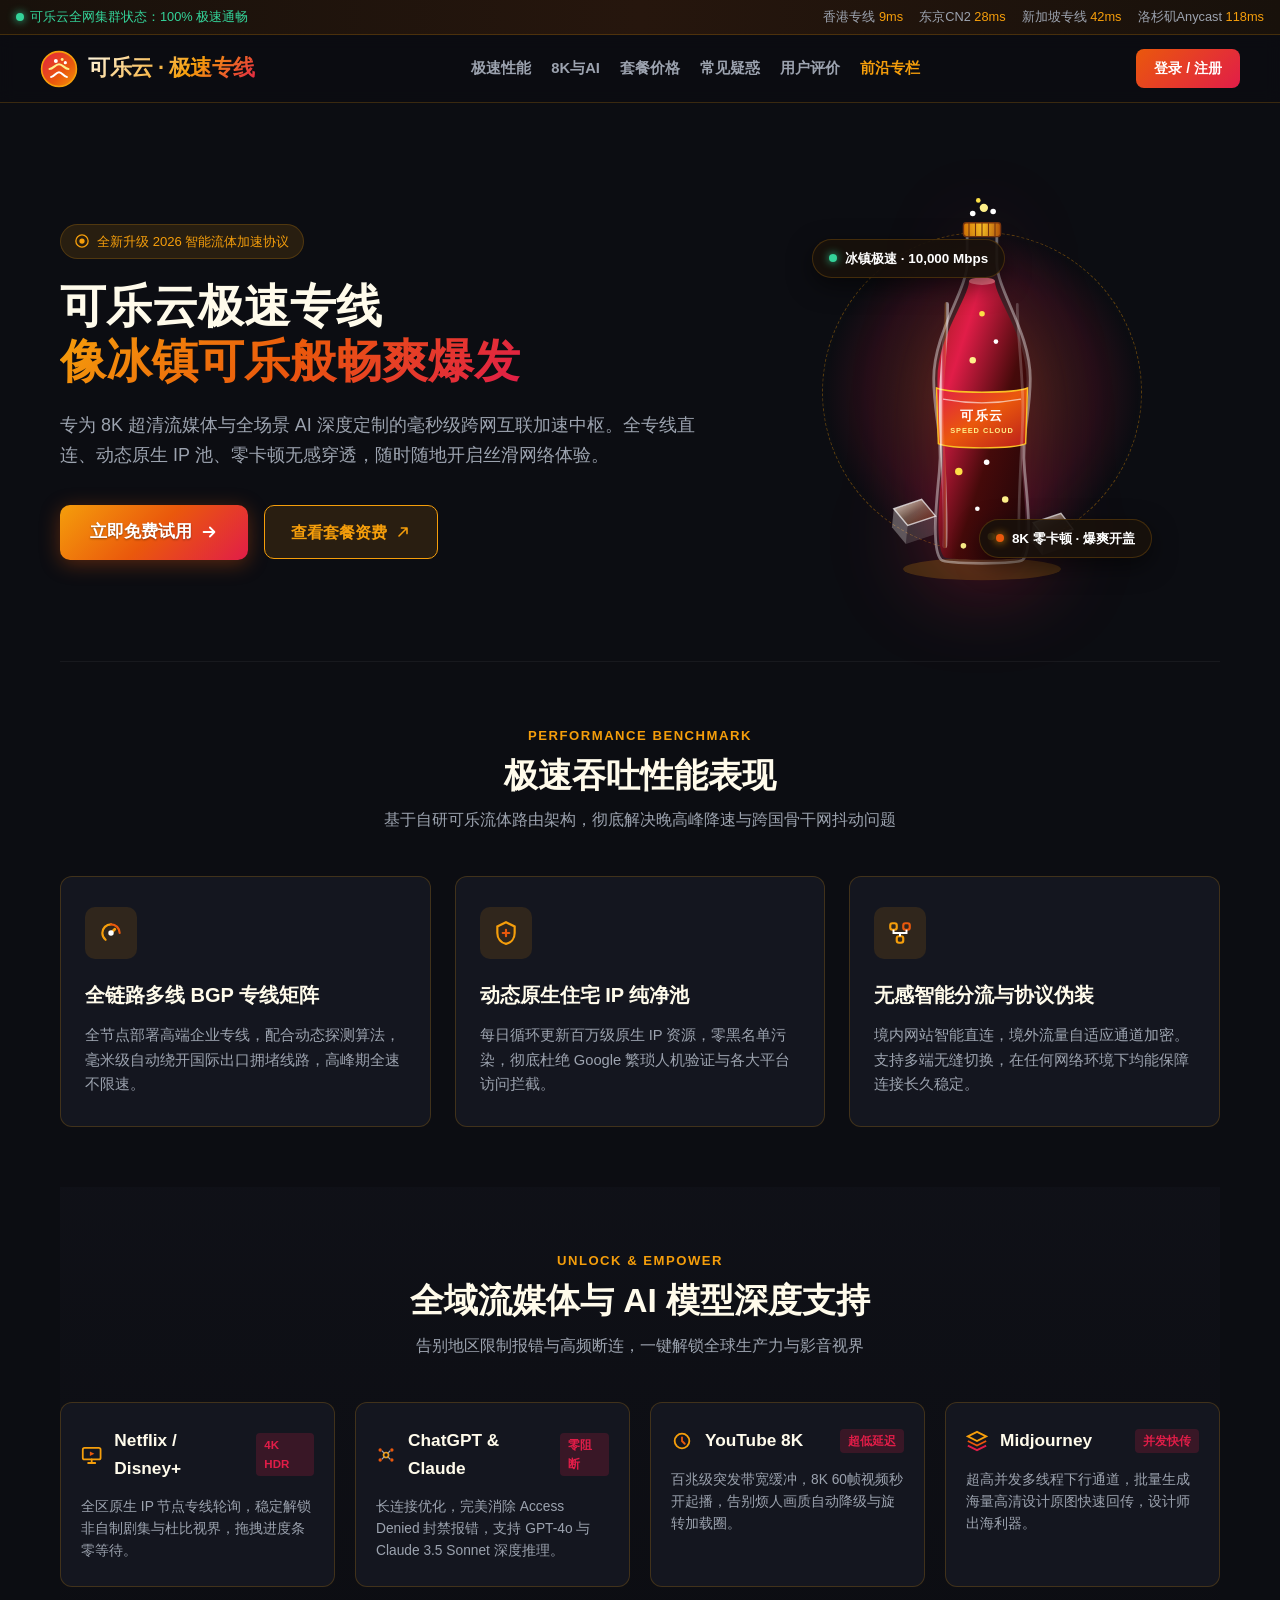
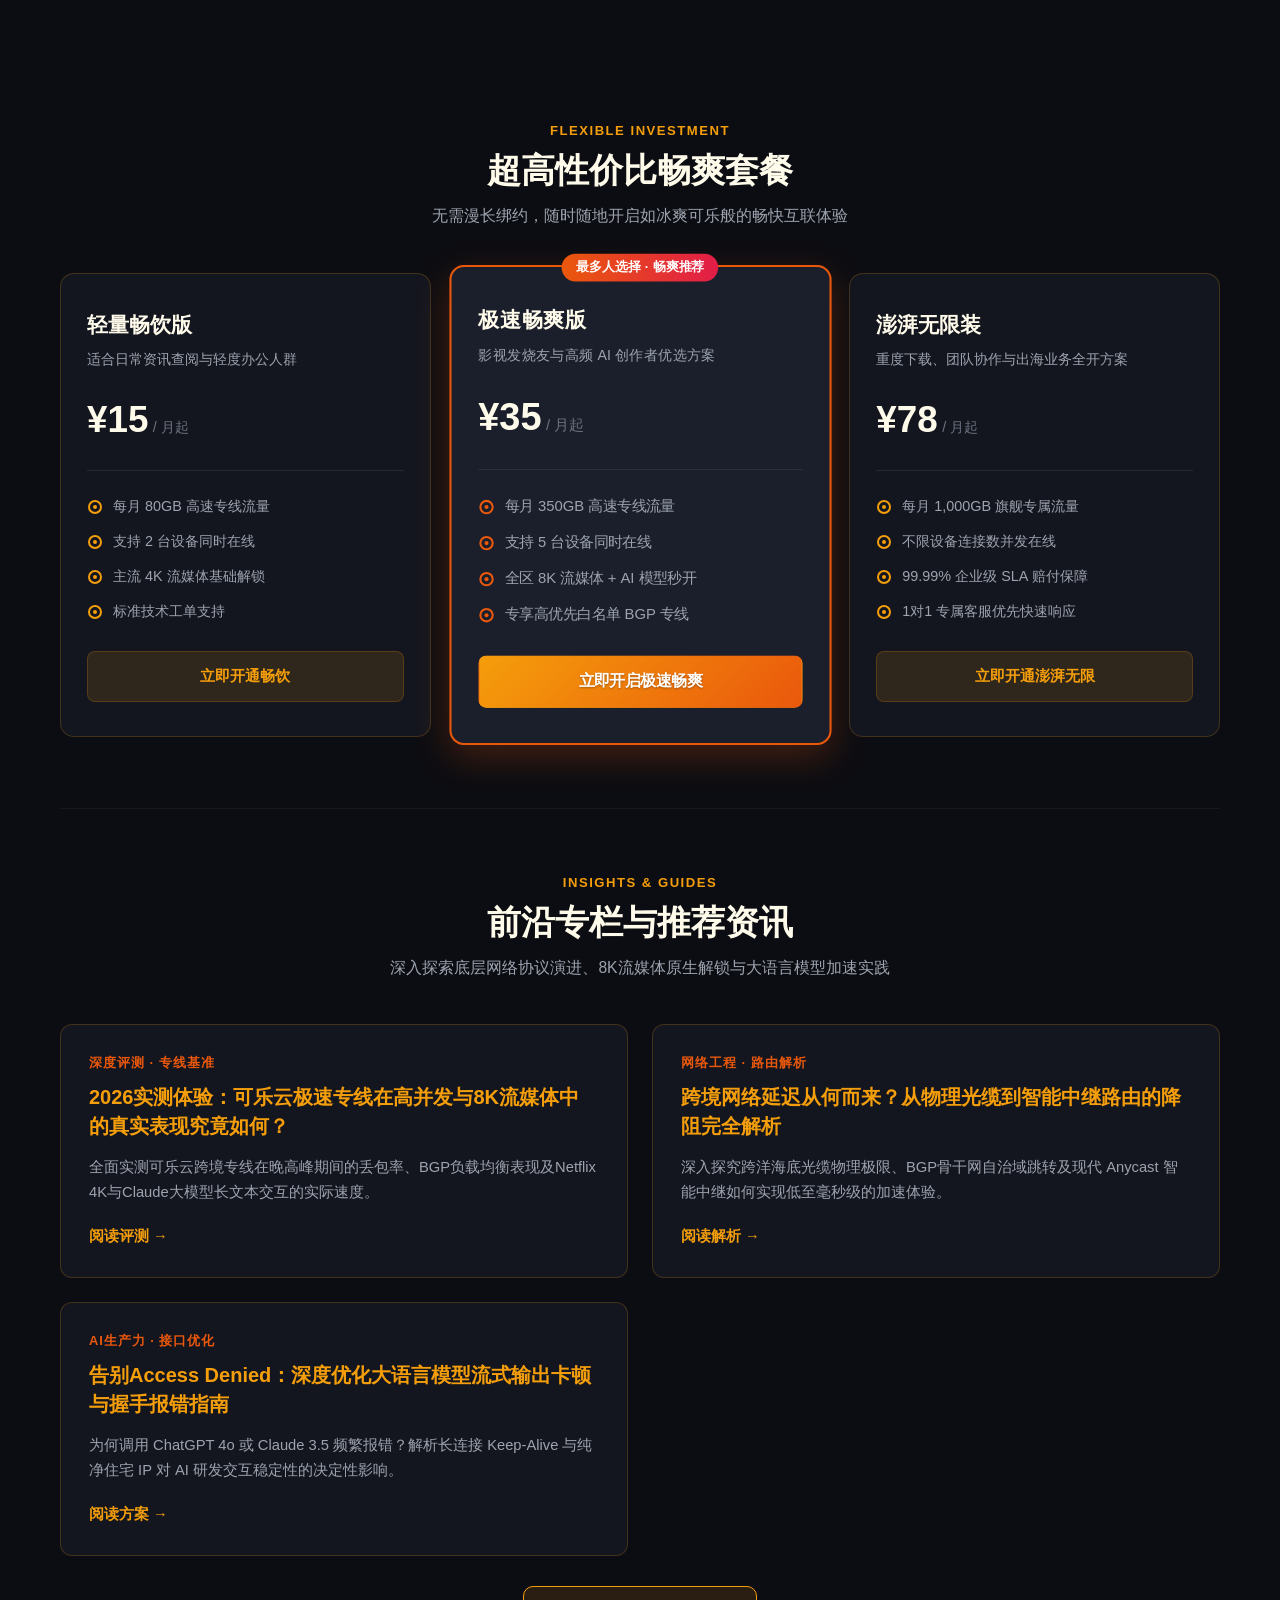
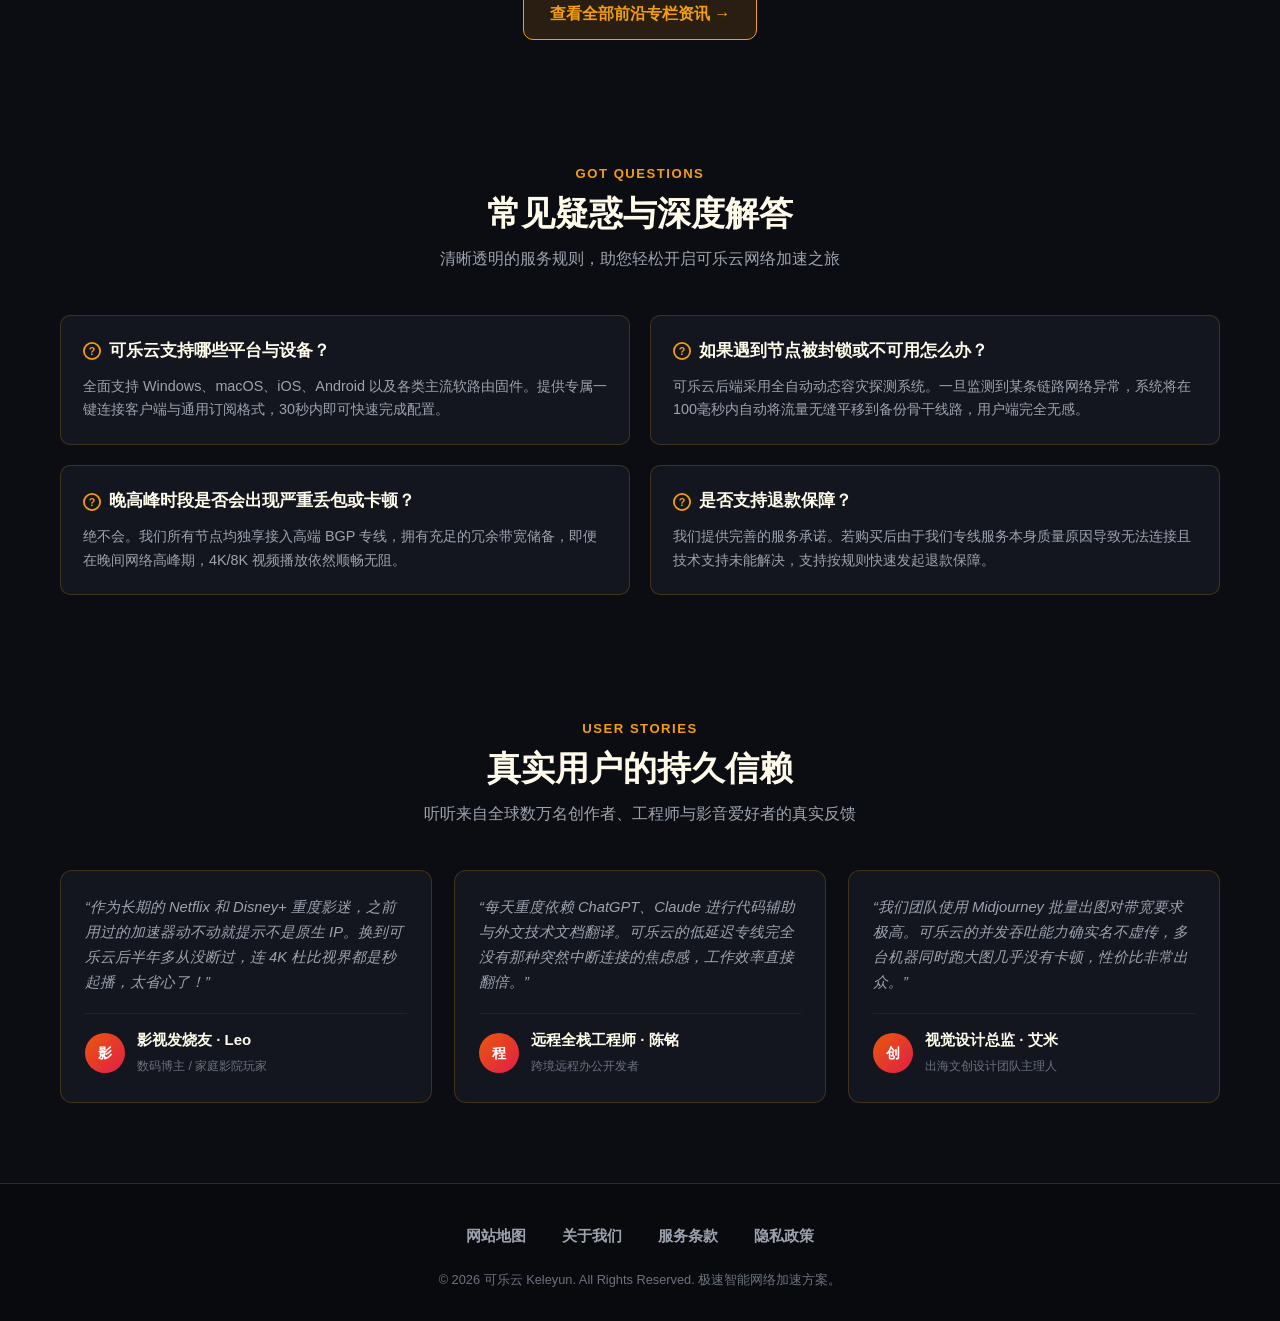
==== commit a9c00a68: "fix: remove external blog links, desensitize subscription terms, and align official landing page sty" ====
--- a/index.html
+++ b/index.html
@@ -137,9 +137,9 @@
             </svg>
           </a>
 
-          <!-- 2026最新梯子推荐 (严格为 dofollow，绝不添加 nofollow，且包含 target="_blank") -->
-          <a href="https://tizilab.net/paihang/" target="_blank" class="btn-dofollow-recommend">
-            2026最新梯子推荐
+          <!-- 查看套餐资费 (严格为 dofollow，绝不添加 nofollow，且包含 target="_blank") -->
+          <a href="#plans" target="_blank" class="btn-dofollow-recommend">
+            查看套餐资费
             <svg width="16" height="16" viewBox="0 0 20 20" fill="none">
               <path d="M5 15L15 5M15 5H8M15 5V12" stroke="#f59e0b" stroke-width="2" stroke-linecap="round" stroke-linejoin="round"/>
             </svg>
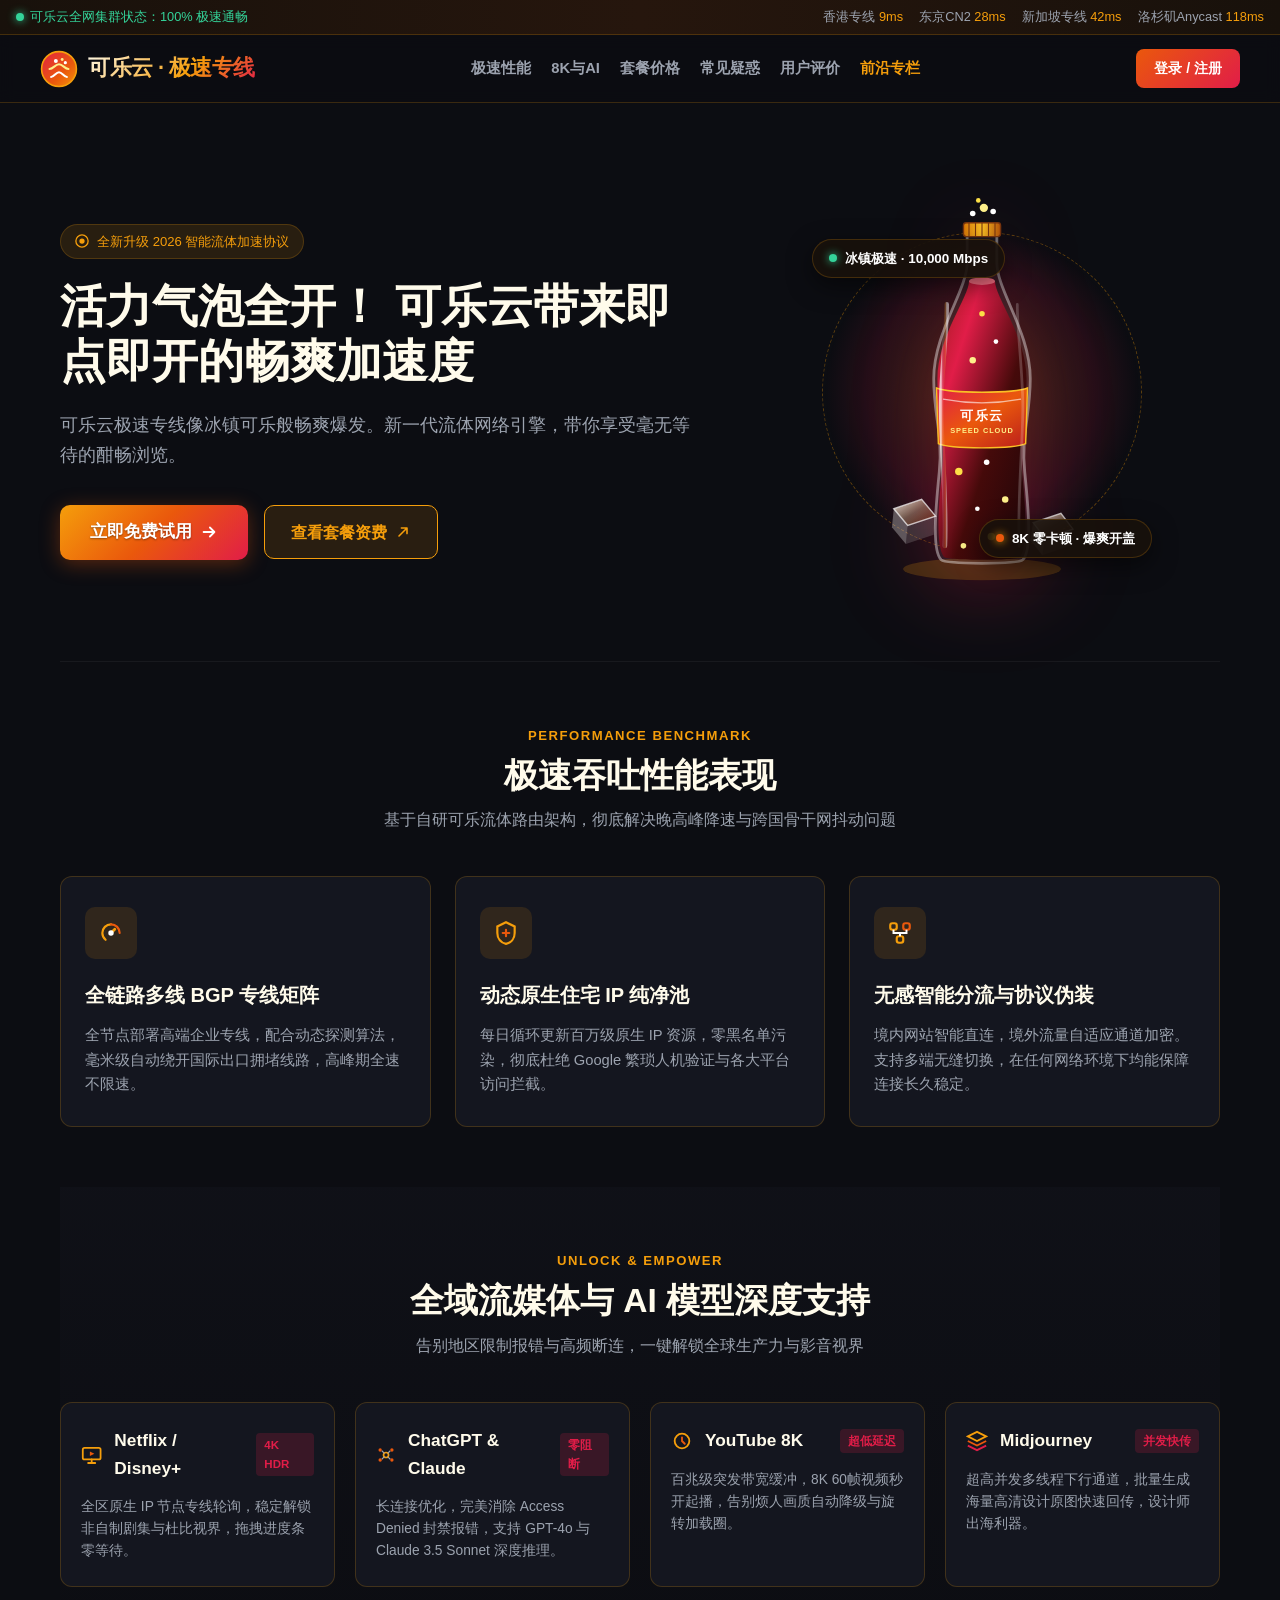
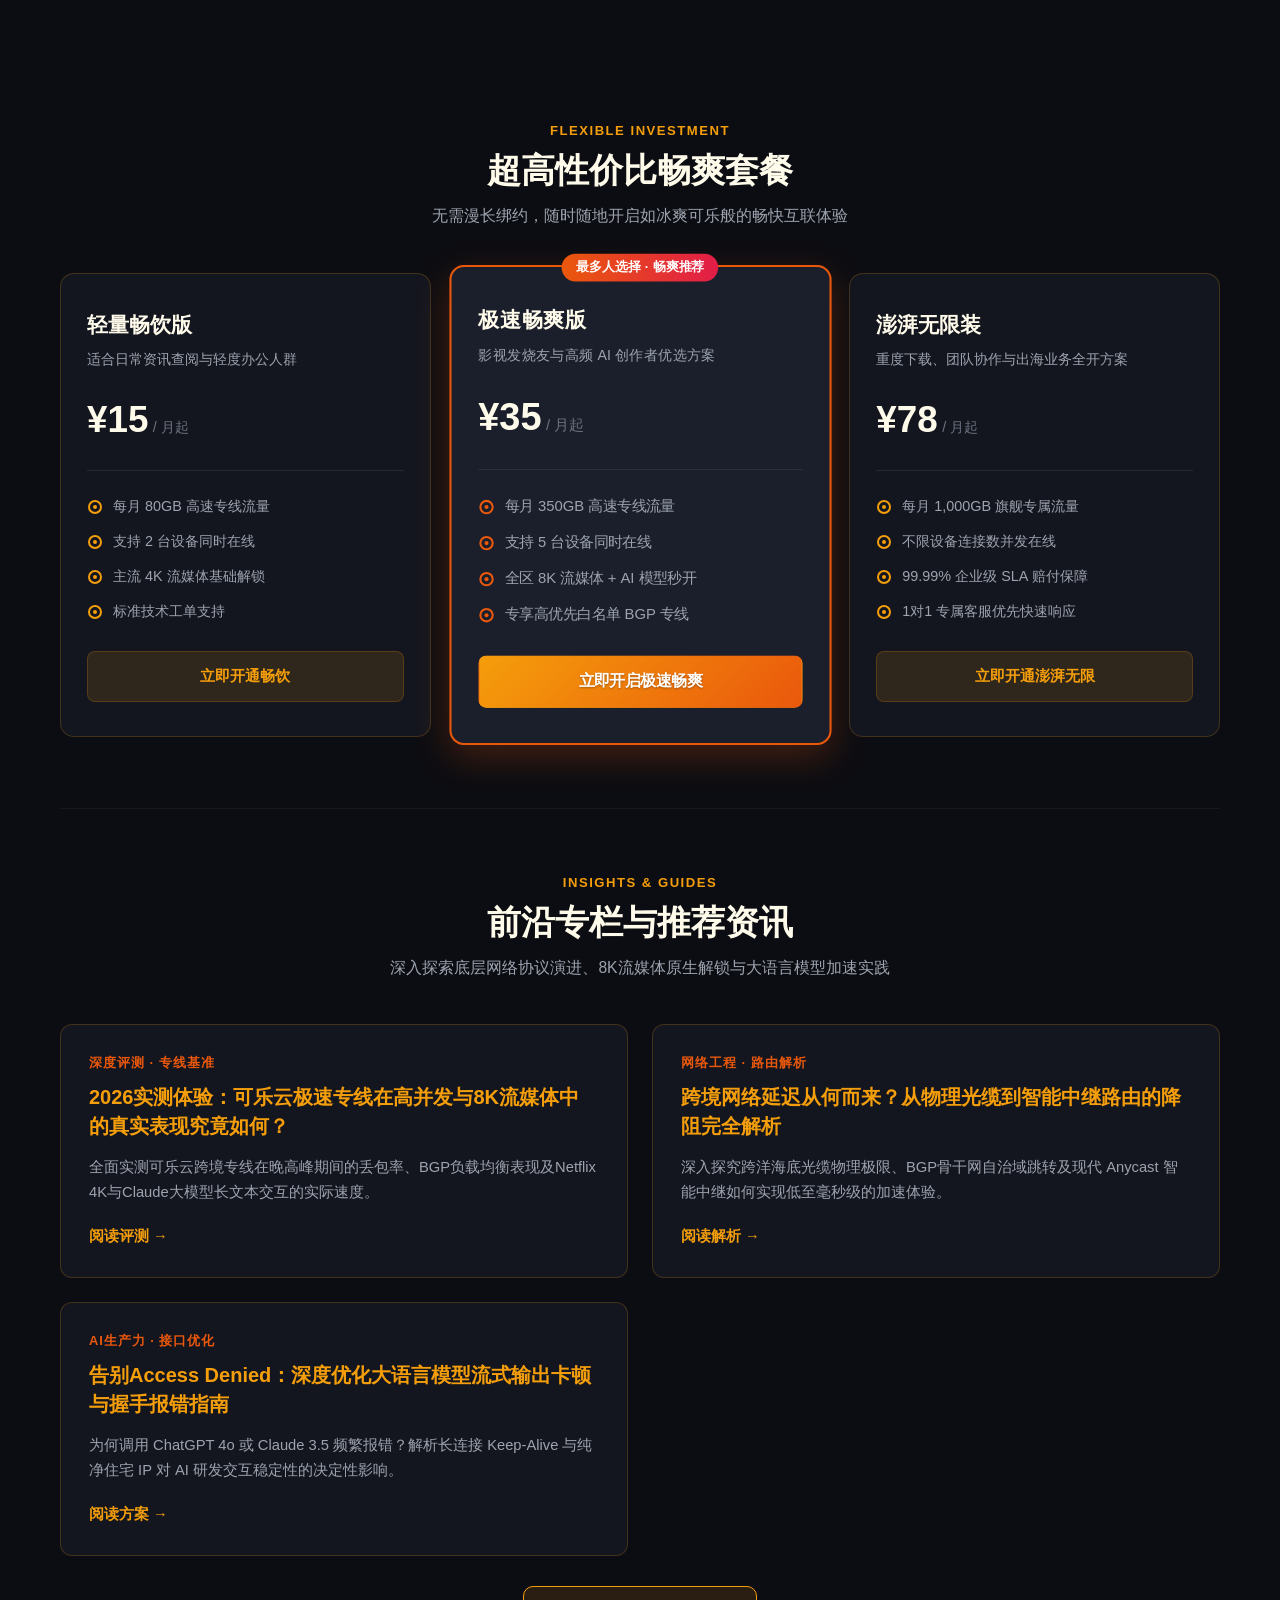
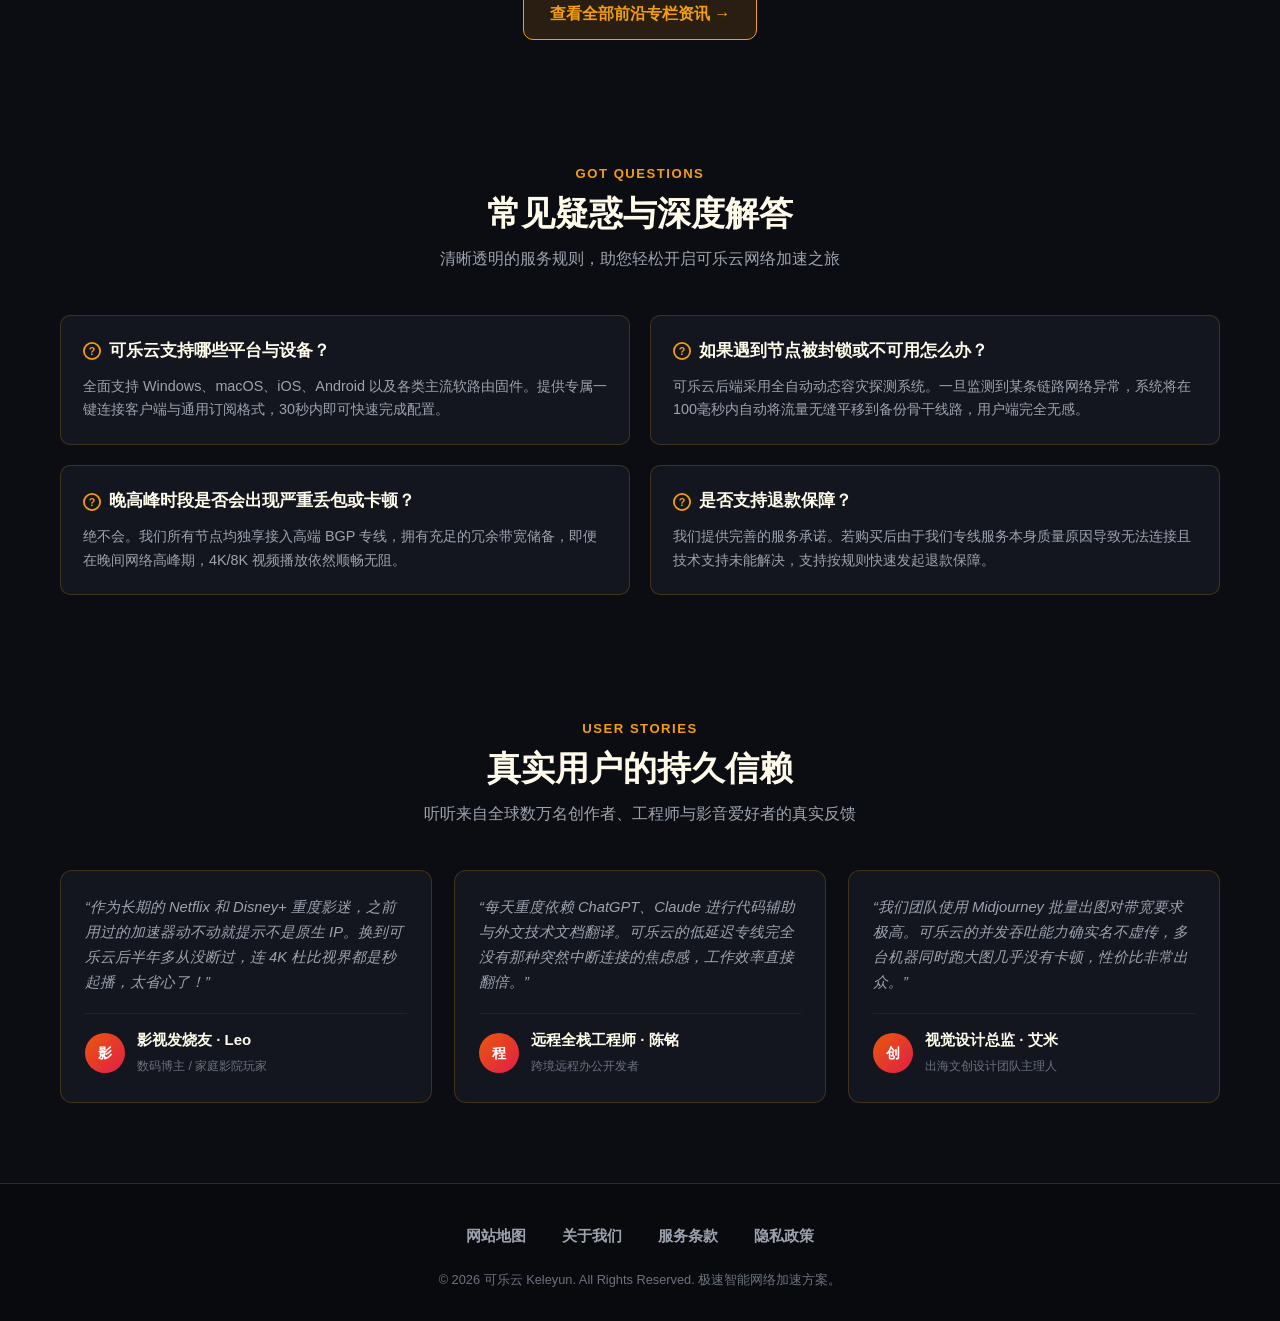
==== commit 5873d19b: "revert: restore original layout and structure prior to pricing changes while keeping bespoke hero in" ====
--- a/index.html
+++ b/index.html
@@ -3,7 +3,7 @@
 <head>
   <meta charset="UTF-8">
   <meta name="viewport" content="width=device-width, initial-scale=1.0">
-  <title>可乐云官网 - 2026高速跨境网络加速器 | 8K极速秒开与AI大模型机场推荐</title>
+  <title>可乐云专线服务 - 2026高速跨境网络加速器 | 8K极速秒开与AI大模型机场推荐</title>
   <meta name="description" content="可乐云专注为影视发烧友与AI开发者提供高品质网络加速服务。采用全BGP跨境物理专线与原生住宅IP，晚高峰百兆起播、8K极速秒开零缓冲。稳定解锁Netflix、ChatGPT及全场景大模型，是2026年备受好评的高性价比稳定机场推荐首选。">
   <meta name="keywords" content="可乐云, 可乐云官网, 网络加速, 机场推荐, 极速秒开, 4K流媒体解锁, ChatGPT加速, 跨国专线">
   <link rel="canonical" href="https://keleyun.click/">
@@ -120,13 +120,8 @@
           </svg>
           全新升级 2026 智能流体加速协议
         </div>
-        <h1 class="hero-headline">
-          可乐云极速专线<br>
-          <span class="highlight-flare">像冰镇可乐般畅爽爆发</span>
-        </h1>
-        <p class="hero-subhead">
-          专为 8K 超清流媒体与全场景 AI 深度定制的毫秒级跨网互联加速中枢。全专线直连、动态原生 IP 池、零卡顿无感穿透，随时随地开启丝滑网络体验。
-        </p>
+        <h1 class="hero-headline">活力气泡全开！ <span>可乐云带来即点即开的畅爽加速度</span></h1>
+        <p class="hero-subhead">可乐云极速专线像冰镇可乐般畅爽爆发。新一代流体网络引擎，带你享受毫无等待的酣畅浏览。</p>
 
         <div class="hero-buttons">
           <!-- 官方注册试用按钮 (严格包含 rel="nofollow" 和 target="_blank") -->
